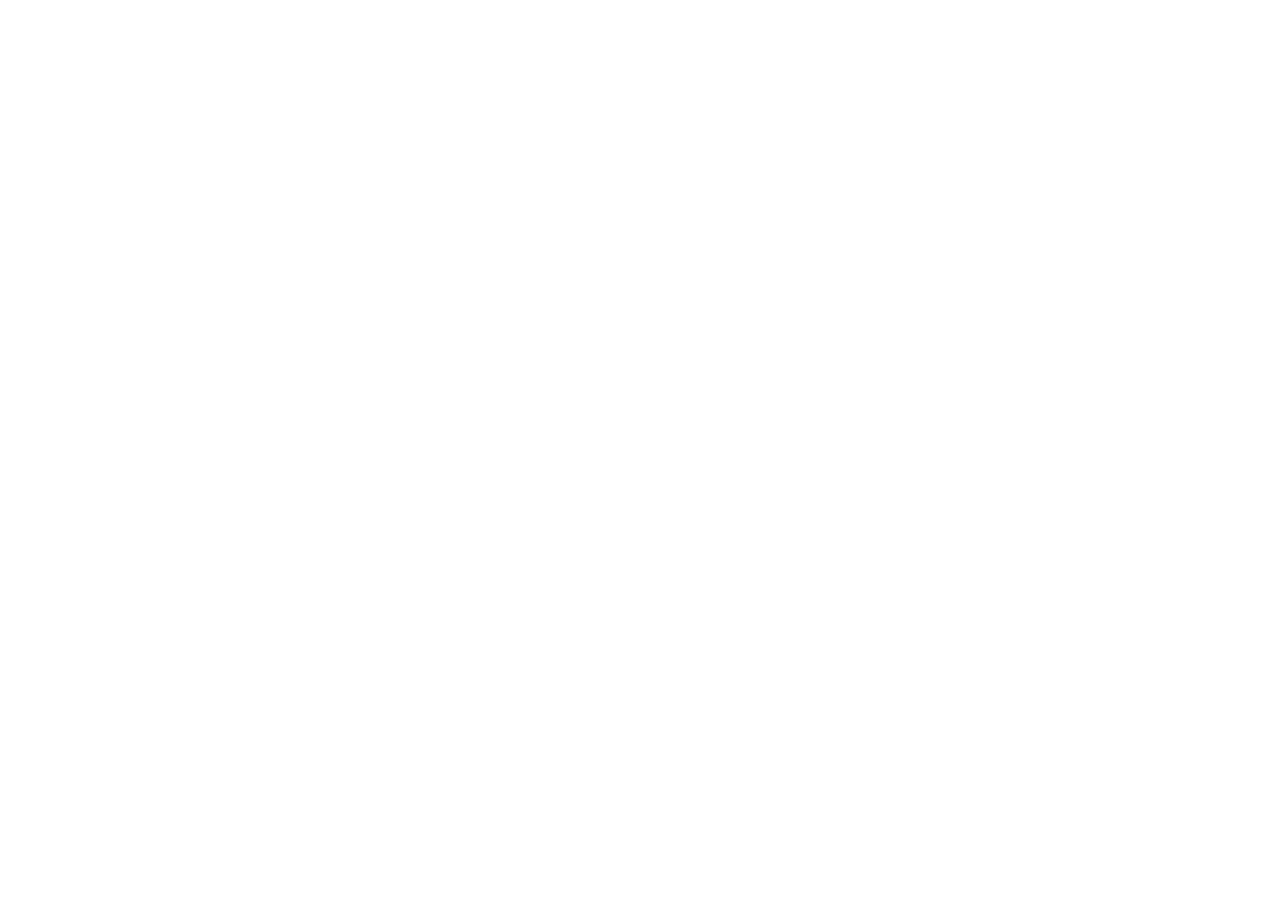
==== index.html @ be7db8be "html page setup" ====
<!doctype html>

<html lang="en">
   
   
    <head>
       
       
        <!-- META -->
        <meta charset="utf-8">
        <meta name="robots" content="noodp">
        <meta name="viewport" content="width=device-width, initial-scale=1, maximum-scale=1, user-scalable=no">
       
        <!-- PAGE TITLE -->
        <title>Ethan - Identity</title>
       
        <!-- FAVICON -->
        <link rel="shortcut icon" href="assets/img/favicon.png">
       
        <!-- FONTS -->
        <link href="https://fonts.googleapis.com/css?family=Poppins:300,400,500,600,700&amp;subset=latin-ext" rel="stylesheet">
       
        <!-- STYLESHEETS -->
        <link rel="stylesheet" type="text/css" href="assets/css/plugins.css">
        <link rel="stylesheet" type="text/css" href="assets/css/main.css">
        
        
    </head>

    <body>


    </body>

</html>
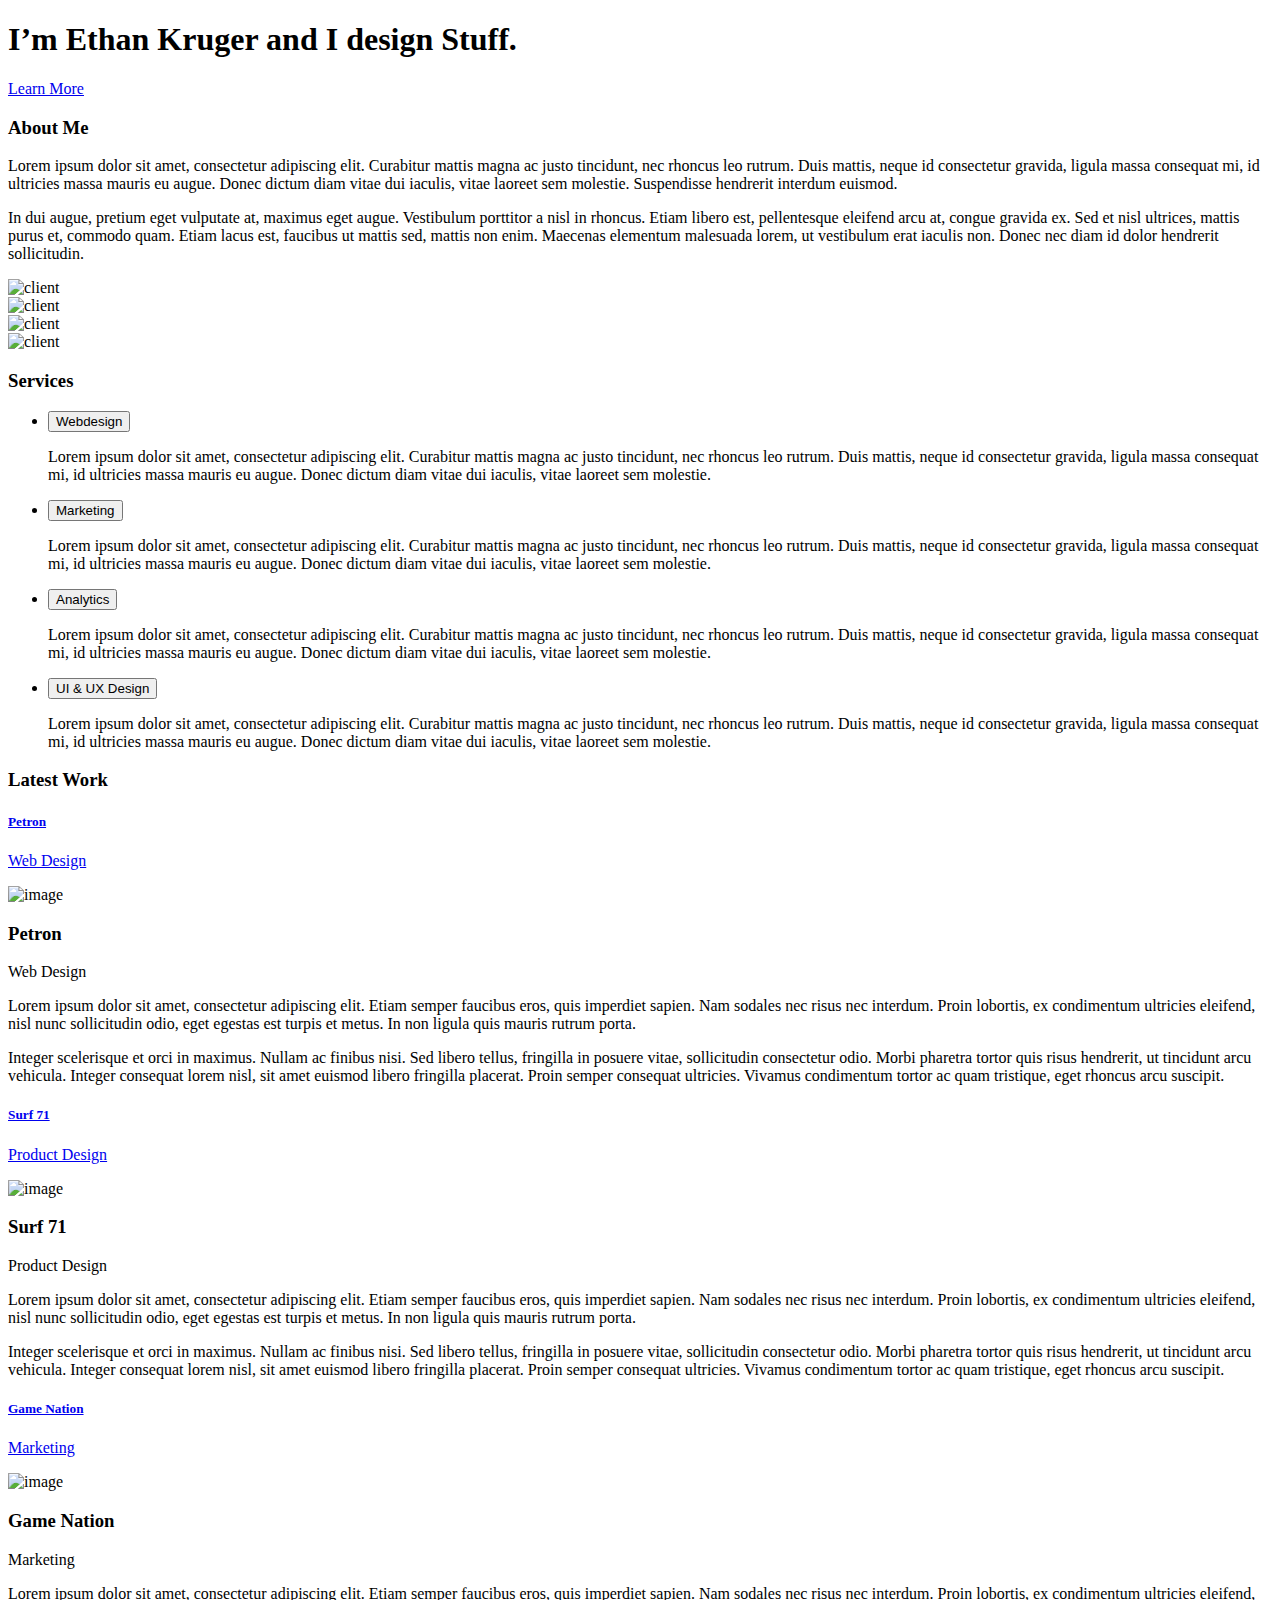
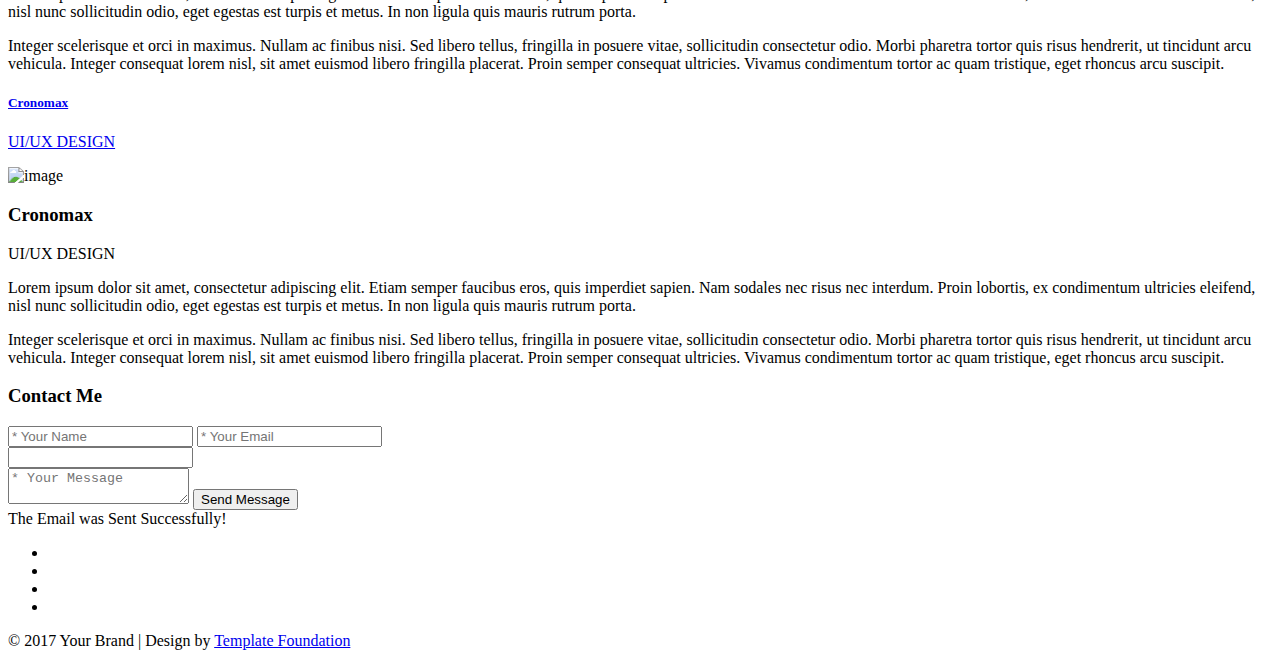
==== commit cc478c3f: "adding more to html and linking scripts/bootstrap" ====
--- a/index.html
+++ b/index.html
@@ -28,7 +28,533 @@
     </head>
 
     <body>
-
+         <!-- PRELOADER -->
+         <div class="preloader">
+           
+            <div class="spinner"></div>
+            
+        </div>
+        <!-- /PRELOADER -->
+    
+        
+        <!-- IMAGE CONTAINER -->
+        <div class="image-container">
+           
+            <div class="background-img"></div>
+
+        </div>
+
+         <!-- CONTENT AREA -->
+         <div class="content-area">
+
+
+            <!-- CONTENT AREA INNER --> 
+            <div class="content-area-inner">
+
+
+                <!-- INTRO -->
+                <section id="intro">
+
+
+                    <!-- CONTAINER MID -->
+                    <div class="container-mid">
+
+                       
+                        <!-- ANIMATION CONTAINER -->
+                        <div class="animation-container animation-fade-right" data-animation-delay="0">
+                        
+                            <h1>I’m Ethan Kruger and I design Stuff.</h1>
+                        
+                        </div>
+                        <!-- /ANIMATION CONTAINER -->
+                        
+                        
+                        <!-- ANIMATION CONTAINER -->
+                        <div class="animation-container animation-fade-right" data-animation-delay="200">
+                           
+                            <a href="#about" class="smooth-scroll">Learn More<div class="circle"><i class="fa fa-angle-down" aria-hidden="true"></i><i class="fa fa-angle-down" aria-hidden="true"></i></div></a>
+                            
+                        </div>
+                        <!-- /ANIMATION CONTAINER -->
+
+
+                    </div>
+                    <!-- /CONTAINER MID -->
+
+
+                </section>
+                <!-- /INTRO -->
+
+
+                <!-- ABOUT -->
+                <section id="about">
+
+
+                    <h3 class="headline scroll-animated">About Me</h3>
+                    
+                    <p class="scroll-animated">Lorem ipsum dolor sit amet, consectetur adipiscing elit. Curabitur mattis magna ac justo tincidunt, nec rhoncus leo rutrum. Duis mattis, neque id consectetur gravida, ligula massa consequat mi, id ultricies massa mauris eu augue. Donec dictum diam vitae dui iaculis, vitae laoreet sem molestie. Suspendisse hendrerit interdum euismod.</p>
+
+                    <p class="scroll-animated">In dui augue, pretium eget vulputate at, maximus eget augue. Vestibulum porttitor a nisl in rhoncus. Etiam libero est, pellentesque eleifend arcu at, congue gravida ex. Sed et nisl ultrices, mattis purus et, commodo quam. Etiam lacus est, faucibus ut mattis sed, mattis non enim. Maecenas elementum malesuada lorem, ut vestibulum erat iaculis non. Donec nec diam id dolor hendrerit sollicitudin.</p>
+                    
+                    
+                    <!-- CLIENTS -->
+                    <div class="row clients scroll-animated">
+                        
+                        
+                        <div class="col-md-3 col-xs-6"><img class="img-responsive" src="assets/img/clients/client-1.png" alt="client"></div>
+                        <div class="col-md-3 col-xs-6"><img class="img-responsive" src="assets/img/clients/client-2.png" alt="client"></div>
+                        <div class="col-md-3 col-xs-6"><img class="img-responsive" src="assets/img/clients/client-3.png" alt="client"></div>
+                        <div class="col-md-3 col-xs-6"><img class="img-responsive" src="assets/img/clients/client-4.png" alt="client"></div>
+                        
+                        
+                    </div>
+                    <!-- /CLIENTS -->
+
+
+                </section>
+                <!-- /ABOUT -->
+                
+                
+                <!-- SERVICE -->
+                <section id="service">
+
+
+                    <h3 class="headline scroll-animated">Services</h3>
+                    
+                    
+                    <!-- SERVICE LIST -->
+                    <ul class="services-list">
+                       
+                       
+                        <!-- SERVICE ITEM -->
+                        <li class="service-item scroll-animated">
+                           
+                           
+                            <button class="btn btn-primary collapsed" type="button" data-toggle="collapse" data-target="#collapse-item-1" aria-expanded="false">Webdesign</button>
+                            
+                            
+                            <!-- COLLAPSE CONTENT -->
+                            <div class="collapse" id="collapse-item-1">
+                               
+                               
+                                <!-- COLLAPSE CONTENT INNER -->
+                                <div class="well">
+                                   
+                                    <p> Lorem ipsum dolor sit amet, consectetur adipiscing elit. Curabitur mattis magna ac justo tincidunt, nec rhoncus leo rutrum. Duis mattis, neque id consectetur gravida, ligula massa consequat mi, id ultricies massa mauris eu augue. Donec dictum diam vitae dui iaculis, vitae laoreet sem molestie.</p>
+                                    
+                                </div>
+                                <!-- /COLLAPSE CONTENT INNER -->
+                                
+                                
+                            </div>
+                            <!-- /COLLAPSE CONTENT -->
+                            
+                            
+                        </li>
+                        <!-- /SERVICE ITEM -->
+                        
+                        
+                        <!-- SERVICE ITEM -->
+                        <li class="service-item scroll-animated">
+                           
+                           
+                            <button class="btn btn-primary collapsed" type="button" data-toggle="collapse" data-target="#collapse-item-2" aria-expanded="false">Marketing</button>
+                            
+                            
+                            <!-- COLLAPSE CONTENT -->
+                            <div class="collapse" id="collapse-item-2">
+                               
+                               
+                                <!-- COLLAPSE CONTENT INNER -->
+                                <div class="well">
+                                   
+                                    <p> Lorem ipsum dolor sit amet, consectetur adipiscing elit. Curabitur mattis magna ac justo tincidunt, nec rhoncus leo rutrum. Duis mattis, neque id consectetur gravida, ligula massa consequat mi, id ultricies massa mauris eu augue. Donec dictum diam vitae dui iaculis, vitae laoreet sem molestie.</p>
+                                    
+                                </div>
+                                <!-- /COLLAPSE CONTENT INNER -->
+                                
+                                
+                            </div>
+                            <!-- /COLLAPSE CONTENT -->
+                            
+                            
+                        </li>
+                        <!-- /SERVICE ITEM -->
+                        
+                        
+                        <!-- SERVICE ITEM -->
+                        <li class="service-item scroll-animated">
+                           
+                           
+                            <button class="btn btn-primary collapsed" type="button" data-toggle="collapse" data-target="#collapse-item-3" aria-expanded="false">Analytics</button>
+                            
+                            
+                            <!-- COLLAPSE CONTENT -->
+                            <div class="collapse" id="collapse-item-3">
+                               
+                               
+                                <!-- COLLAPSE CONTENT INNER -->
+                                <div class="well">
+                                   
+                                    <p> Lorem ipsum dolor sit amet, consectetur adipiscing elit. Curabitur mattis magna ac justo tincidunt, nec rhoncus leo rutrum. Duis mattis, neque id consectetur gravida, ligula massa consequat mi, id ultricies massa mauris eu augue. Donec dictum diam vitae dui iaculis, vitae laoreet sem molestie.</p>
+                                    
+                                </div>
+                                <!-- /COLLAPSE CONTENT INNER -->
+                                
+                                
+                            </div>
+                            <!-- /COLLAPSE CONTENT -->
+                            
+                            
+                        </li>
+                        <!-- /SERVICE ITEM -->
+                        
+                        
+                        <!-- SERVICE ITEM -->
+                        <li class="service-item scroll-animated">
+                           
+                           
+                            <button class="btn btn-primary collapsed" type="button" data-toggle="collapse" data-target="#collapse-item-4" aria-expanded="false">UI &amp; UX Design</button>
+                            
+                            
+                            <!-- COLLAPSE CONTENT -->
+                            <div class="collapse" id="collapse-item-4">
+                               
+                               
+                                <!-- COLLAPSE CONTENT INNER -->
+                                <div class="well">
+                                   
+                                    <p> Lorem ipsum dolor sit amet, consectetur adipiscing elit. Curabitur mattis magna ac justo tincidunt, nec rhoncus leo rutrum. Duis mattis, neque id consectetur gravida, ligula massa consequat mi, id ultricies massa mauris eu augue. Donec dictum diam vitae dui iaculis, vitae laoreet sem molestie.</p>
+                                    
+                                </div>
+                                <!-- /COLLAPSE CONTENT INNER -->
+                                
+                                
+                            </div>
+                            <!-- /COLLAPSE CONTENT -->
+                            
+                            
+                        </li>
+                        <!-- /SERVICE ITEM -->
+                        
+                        
+                    </ul>
+                    <!-- /SERVICE LIST -->
+
+
+                </section>
+                <!-- /SERVICE -->
+                
+                
+                <!-- WORK -->
+                <section id="work">
+
+
+                    <h3 class="headline scroll-animated">Latest Work</h3>
+                    
+                    
+                    <!-- SHOWCASE -->
+                    <div class="showcase">
+                       
+                       
+                        <!-- ITEM -->
+                        <div class="item scroll-animated">
+                          
+                          
+                            <!-- LIGHTBOX LINK -->
+                            <a href="#" data-featherlight="#item-1-lightbox">
+                            
+                            
+                                <!-- INFO -->
+                                <div class="info">
+
+
+                                    <!-- CONTAINER MID -->
+                                    <div class="container-mid">
+
+                                        <h5>Petron</h5>
+                                        <p>Web Design</p>
+
+                                    </div>
+                                    <!-- /CONTAINER MID -->
+
+
+                                </div>
+                                <!-- /INFO -->
+
+
+                                <div class="background-image" style="background-image: url(assets/img/work/item-1.jpg)"></div>
+
+                           
+                            </a>
+                            <!-- /LIGHTBOX LINK -->
+                            
+                            
+                            <!-- LIGHTBOX -->
+                            <div id="item-1-lightbox" class="work-lightbox">
+                               
+                               
+                                <img class="img-responsive" src="assets/img/work/item-1.jpg" alt="image">
+                                
+                                <h3>Petron</h3>
+                                <p class="subline">Web Design</p>
+                                
+                                <p>Lorem ipsum dolor sit amet, consectetur adipiscing elit. Etiam semper faucibus eros, quis imperdiet sapien. Nam sodales nec risus nec interdum. Proin lobortis, ex condimentum ultricies eleifend, nisl nunc sollicitudin odio, eget egestas est turpis et metus. In non ligula quis mauris rutrum porta.</p>
+                                
+                                <p>Integer scelerisque et orci in maximus. Nullam ac finibus nisi. Sed libero tellus, fringilla in posuere vitae, sollicitudin consectetur odio. Morbi pharetra tortor quis risus hendrerit, ut tincidunt arcu vehicula. Integer consequat lorem nisl, sit amet euismod libero fringilla placerat. Proin semper consequat ultricies. Vivamus condimentum tortor ac quam tristique, eget rhoncus arcu suscipit.</p>
+                                
+                                
+                            </div>
+                            <!-- /LIGHTBOX -->
+                            
+                            
+                        </div>
+                        <!-- /ITEM -->
+                        
+                        
+                        <!-- ITEM -->
+                        <div class="item scroll-animated">
+                          
+                          
+                            <!-- LIGHTBOX LINK -->
+                            <a href="#" data-featherlight="#item-2-lightbox">
+                            
+                            
+                                <!-- INFO -->
+                                <div class="info">
+
+
+                                    <!-- CONTAINER MID -->
+                                    <div class="container-mid">
+
+                                        <h5>Surf 71</h5>
+                                        <p>Product Design</p>
+
+                                    </div>
+                                    <!-- /CONTAINER MID -->
+
+
+                                </div>
+                                <!-- /INFO -->
+
+
+                                <div class="background-image" style="background-image: url(assets/img/work/item-2.jpg)"></div>
+
+                           
+                            </a>
+                            <!-- /LIGHTBOX LINK -->
+                            
+                            
+                            <!-- LIGHTBOX -->
+                            <div id="item-2-lightbox" class="work-lightbox">
+                               
+                               
+                                <img class="img-responsive" src="assets/img/work/item-2.jpg" alt="image">
+                                
+                                <h3>Surf 71</h3>
+                                <p class="subline">Product Design</p>
+                                
+                                <p>Lorem ipsum dolor sit amet, consectetur adipiscing elit. Etiam semper faucibus eros, quis imperdiet sapien. Nam sodales nec risus nec interdum. Proin lobortis, ex condimentum ultricies eleifend, nisl nunc sollicitudin odio, eget egestas est turpis et metus. In non ligula quis mauris rutrum porta.</p>
+                                
+                                <p>Integer scelerisque et orci in maximus. Nullam ac finibus nisi. Sed libero tellus, fringilla in posuere vitae, sollicitudin consectetur odio. Morbi pharetra tortor quis risus hendrerit, ut tincidunt arcu vehicula. Integer consequat lorem nisl, sit amet euismod libero fringilla placerat. Proin semper consequat ultricies. Vivamus condimentum tortor ac quam tristique, eget rhoncus arcu suscipit.</p>
+                                
+                                
+                            </div>
+                            <!-- /LIGHTBOX -->
+                            
+                            
+                        </div>
+                        <!-- /ITEM -->
+                        
+                        
+                        <!-- ITEM -->
+                        <div class="item scroll-animated">
+                          
+                          
+                            <!-- LIGHTBOX LINK -->
+                            <a href="#" data-featherlight="#item-3-lightbox">
+                            
+                            
+                                <!-- INFO -->
+                                <div class="info">
+
+
+                                    <!-- CONTAINER MID -->
+                                    <div class="container-mid">
+
+                                        <h5>Game Nation</h5>
+                                        <p>Marketing</p>
+
+                                    </div>
+                                    <!-- /CONTAINER MID -->
+
+
+                                </div>
+                                <!-- /INFO -->
+
+
+                                <div class="background-image" style="background-image: url(assets/img/work/item-3.jpg)"></div>
+
+                           
+                            </a>
+                            <!-- /LIGHTBOX LINK -->
+                            
+                            
+                            <!-- LIGHTBOX -->
+                            <div id="item-3-lightbox" class="work-lightbox">
+                               
+                               
+                                <img class="img-responsive" src="assets/img/work/item-3.jpg" alt="image">
+                                
+                                <h3>Game Nation</h3>
+                                <p class="subline">Marketing</p>
+                                
+                                <p>Lorem ipsum dolor sit amet, consectetur adipiscing elit. Etiam semper faucibus eros, quis imperdiet sapien. Nam sodales nec risus nec interdum. Proin lobortis, ex condimentum ultricies eleifend, nisl nunc sollicitudin odio, eget egestas est turpis et metus. In non ligula quis mauris rutrum porta.</p>
+                                
+                                <p>Integer scelerisque et orci in maximus. Nullam ac finibus nisi. Sed libero tellus, fringilla in posuere vitae, sollicitudin consectetur odio. Morbi pharetra tortor quis risus hendrerit, ut tincidunt arcu vehicula. Integer consequat lorem nisl, sit amet euismod libero fringilla placerat. Proin semper consequat ultricies. Vivamus condimentum tortor ac quam tristique, eget rhoncus arcu suscipit.</p>
+                                
+                                
+                            </div>
+                            <!-- /LIGHTBOX -->
+                            
+                            
+                        </div>
+                        <!-- /ITEM -->
+                        
+                        
+                        <!-- ITEM -->
+                        <div class="item scroll-animated">
+                          
+                          
+                            <!-- LIGHTBOX LINK -->
+                            <a href="#" data-featherlight="#item-4-lightbox">
+                            
+                            
+                                <!-- INFO -->
+                                <div class="info">
+
+
+                                    <!-- CONTAINER MID -->
+                                    <div class="container-mid">
+
+                                        <h5>Cronomax</h5>
+                                        <p>UI/UX DESIGN</p>
+
+                                    </div>
+                                    <!-- /CONTAINER MID -->
+
+
+                                </div>
+                                <!-- /INFO -->
+
+
+                                <div class="background-image" style="background-image: url(assets/img/work/item-4.jpg)"></div>
+
+                           
+                            </a>
+                            <!-- /LIGHTBOX LINK -->
+                            
+                            
+                            <!-- LIGHTBOX -->
+                            <div id="item-4-lightbox" class="work-lightbox">
+                               
+                               
+                                <img class="img-responsive" src="assets/img/work/item-4.jpg" alt="image">
+                                
+                                <h3>Cronomax</h3>
+                                <p class="subline">UI/UX DESIGN</p>
+                                
+                                <p>Lorem ipsum dolor sit amet, consectetur adipiscing elit. Etiam semper faucibus eros, quis imperdiet sapien. Nam sodales nec risus nec interdum. Proin lobortis, ex condimentum ultricies eleifend, nisl nunc sollicitudin odio, eget egestas est turpis et metus. In non ligula quis mauris rutrum porta.</p>
+                                
+                                <p>Integer scelerisque et orci in maximus. Nullam ac finibus nisi. Sed libero tellus, fringilla in posuere vitae, sollicitudin consectetur odio. Morbi pharetra tortor quis risus hendrerit, ut tincidunt arcu vehicula. Integer consequat lorem nisl, sit amet euismod libero fringilla placerat. Proin semper consequat ultricies. Vivamus condimentum tortor ac quam tristique, eget rhoncus arcu suscipit.</p>
+                                
+                                
+                            </div>
+                            <!-- /LIGHTBOX -->
+                            
+                            
+                        </div>
+                        <!-- /ITEM -->
+                        
+                        
+                    </div>
+                    <!-- /SHOWCASE -->
+
+
+                </section>
+                <!-- /WORK -->
+                
+                
+                <!-- CONTACT -->
+                <section id="contact">
+
+
+                    <h3 class="headline scroll-animated">Contact Me</h3>
+                    
+                    
+                    <!-- CONTACT FORM --> 
+                    <form id="contact-form" action="assets/php/contact.php" method="post">
+
+                       
+                        <input id="contact-form-name" type="text" name="name" class="form-control scroll-animated" placeholder="* Your Name">
+                        
+                        <input id="contact-form-email" type="text" name="email" class="form-control scroll-animated" placeholder="* Your Email">
+                        
+                        <!-- PHANTOM ELEMENT ( HONEYPOT CAPTCHA FOR SECURITY ) -->
+                        <div class="fhp-input"><input id="contact-form-company" type="text" name="company" class="form-control"></div>
+                        <!-- /PHANTOM ELEMENT ( HONEYPOT CAPTCHA FOR SECURITY ) -->
+                        
+                        <textarea id="contact-form-message" name="message" class="form-control scroll-animated" placeholder="* Your Message"></textarea>
+                        
+                        <button type="submit" class="form-control scroll-animated">Send Message<div class="circle"><i class="fa fa-angle-right" aria-hidden="true"></i><i class="fa fa-angle-right" aria-hidden="true"></i></div></button>
+                        
+                        <div class="success-message"><i class="fa fa-check" aria-hidden="true"></i>The Email was Sent Successfully!</div>
+
+                   
+                    </form>
+                    <!-- /CONTACT FORM --> 
+
+
+                </section>
+                <!-- /CONTACT -->
+                
+                
+                <!-- FOOTER -->
+                <section id="footer">
+                
+                   
+                    <!-- SOCIAL ICONS -->
+                    <ul class="social-icons scroll-animated">
+                       
+                       
+                        <li><a href="#"><i class="fa fa-facebook" aria-hidden="true"></i><i class="fa fa-facebook" aria-hidden="true"></i></a></li>
+                        <li><a href="#"><i class="fa fa-twitter" aria-hidden="true"></i><i class="fa fa-twitter" aria-hidden="true"></i></a></li>
+                        <li><a href="#"><i class="fa fa-google-plus" aria-hidden="true"></i><i class="fa fa-google-plus" aria-hidden="true"></i></a></li>
+                        <li><a href="#"><i class="fa fa-linkedin" aria-hidden="true"></i><i class="fa fa-linkedin" aria-hidden="true"></i></a></li>
+                        
+                        
+                    </ul>
+                    <!-- /SOCIAL ICONS -->
+                    
+
+                    <p class="scroll-animated">© 2017 Your Brand | Design by <a href="https://templatefoundation.com">Template Foundation</a></p>
+
+
+                </section>
+                <!-- /FOOTER -->
+
+
+            </div>
+            <!-- /CONTENT AREA INNER -->
+
+
+        </div>
+        <!-- /CONTENT AREA -->
+        
+        
+        <!-- JAVASCRIPTS -->
+        <script type="text/javascript" src="assets/js/plugins.js"></script>
+        <script type="text/javascript" src="assets/js/main.js"></script>
 
     </body>
 
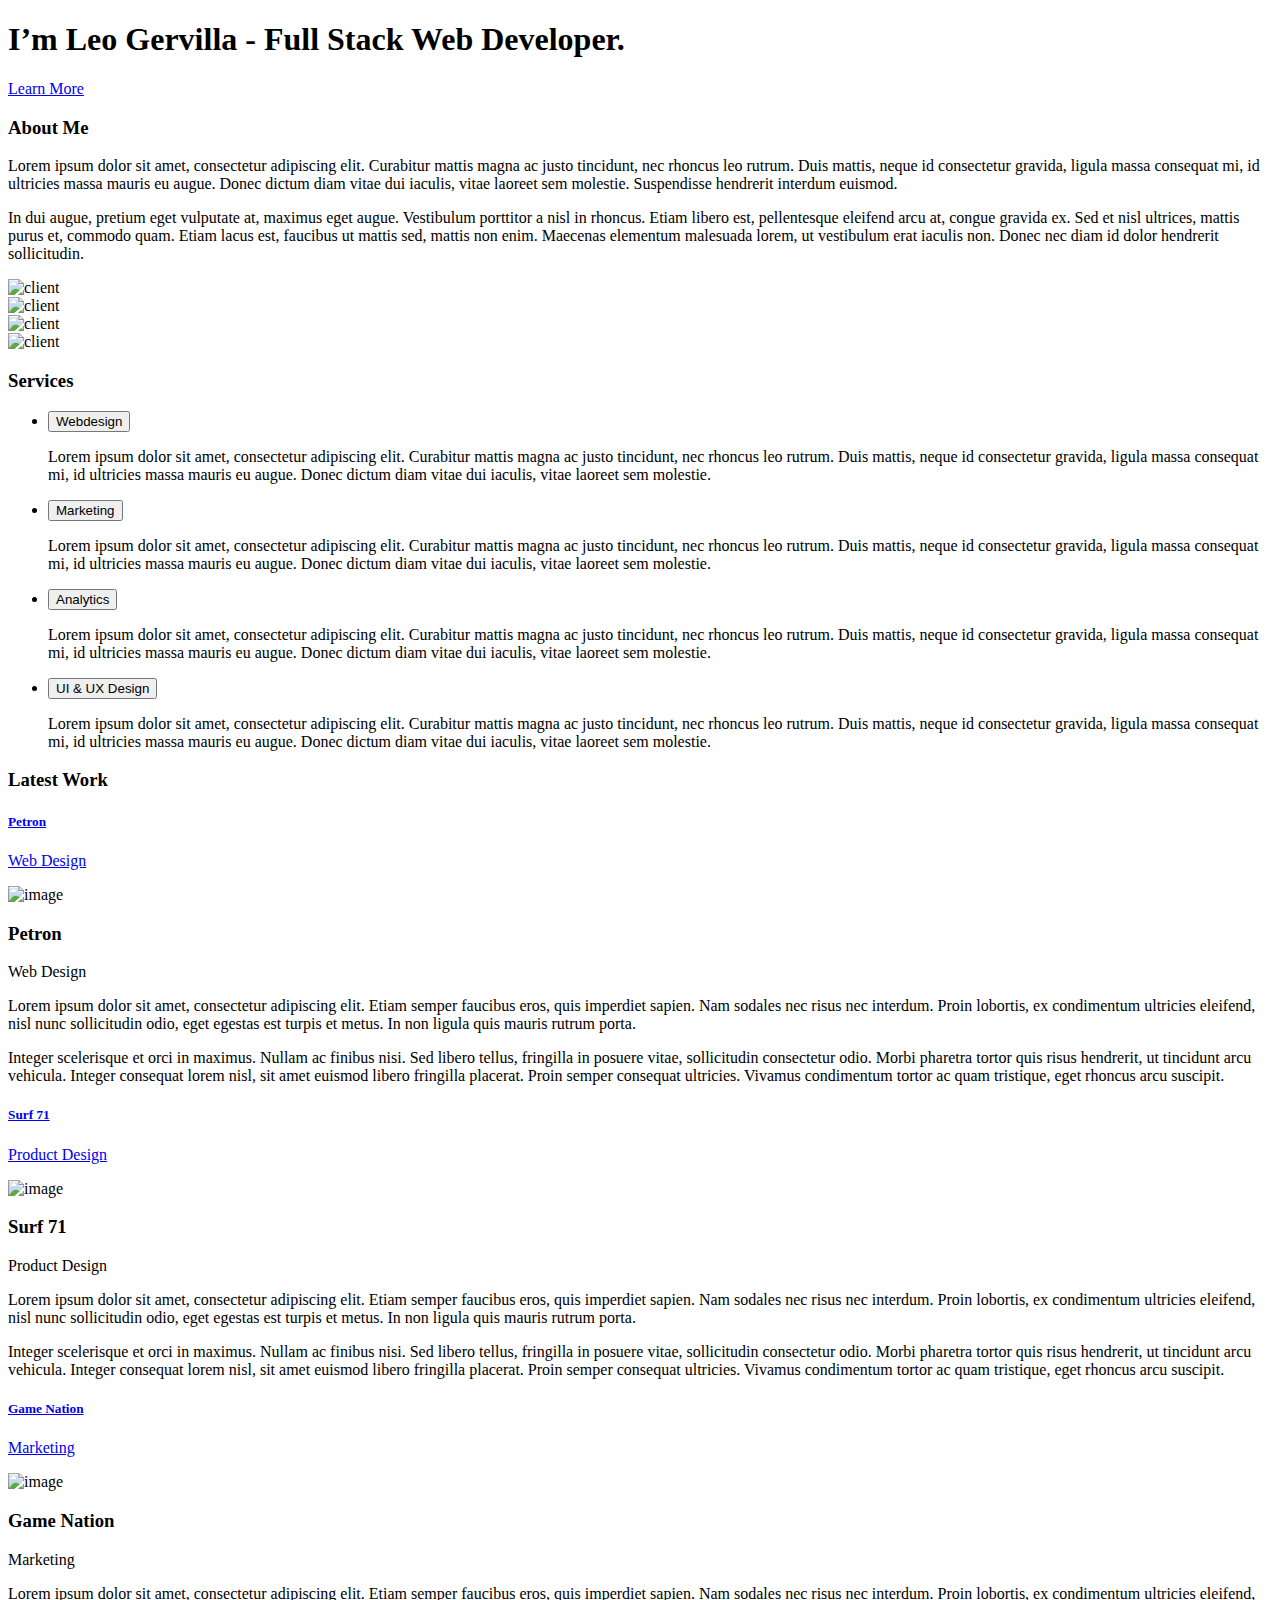
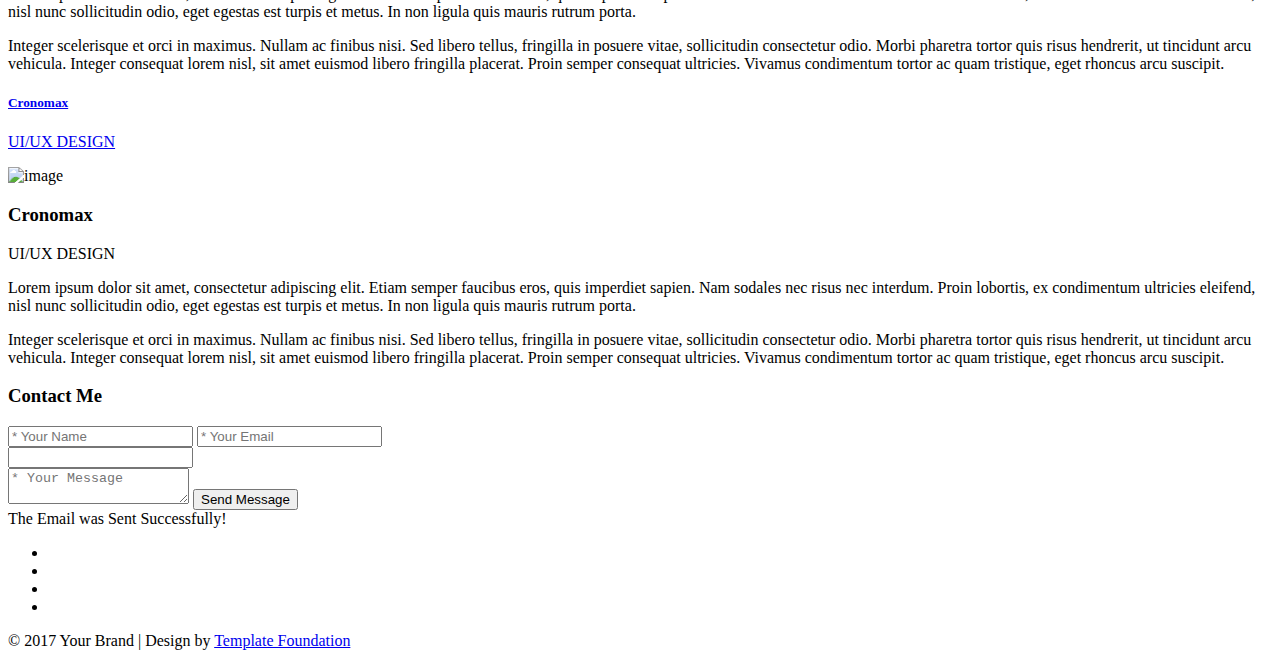
==== commit 49f0d9c7: "updating html" ====
--- a/index.html
+++ b/index.html
@@ -12,7 +12,7 @@
         <meta name="viewport" content="width=device-width, initial-scale=1, maximum-scale=1, user-scalable=no">
        
         <!-- PAGE TITLE -->
-        <title>Ethan - Identity</title>
+        <title>Leo's about me</title>
        
         <!-- FAVICON -->
         <link rel="shortcut icon" href="assets/img/favicon.png">
@@ -63,7 +63,7 @@
                         <!-- ANIMATION CONTAINER -->
                         <div class="animation-container animation-fade-right" data-animation-delay="0">
                         
-                            <h1>I’m Ethan Kruger and I design Stuff.</h1>
+                            <h1>I’m Leo Gervilla - Full Stack Web Developer.</h1>
                         
                         </div>
                         <!-- /ANIMATION CONTAINER -->
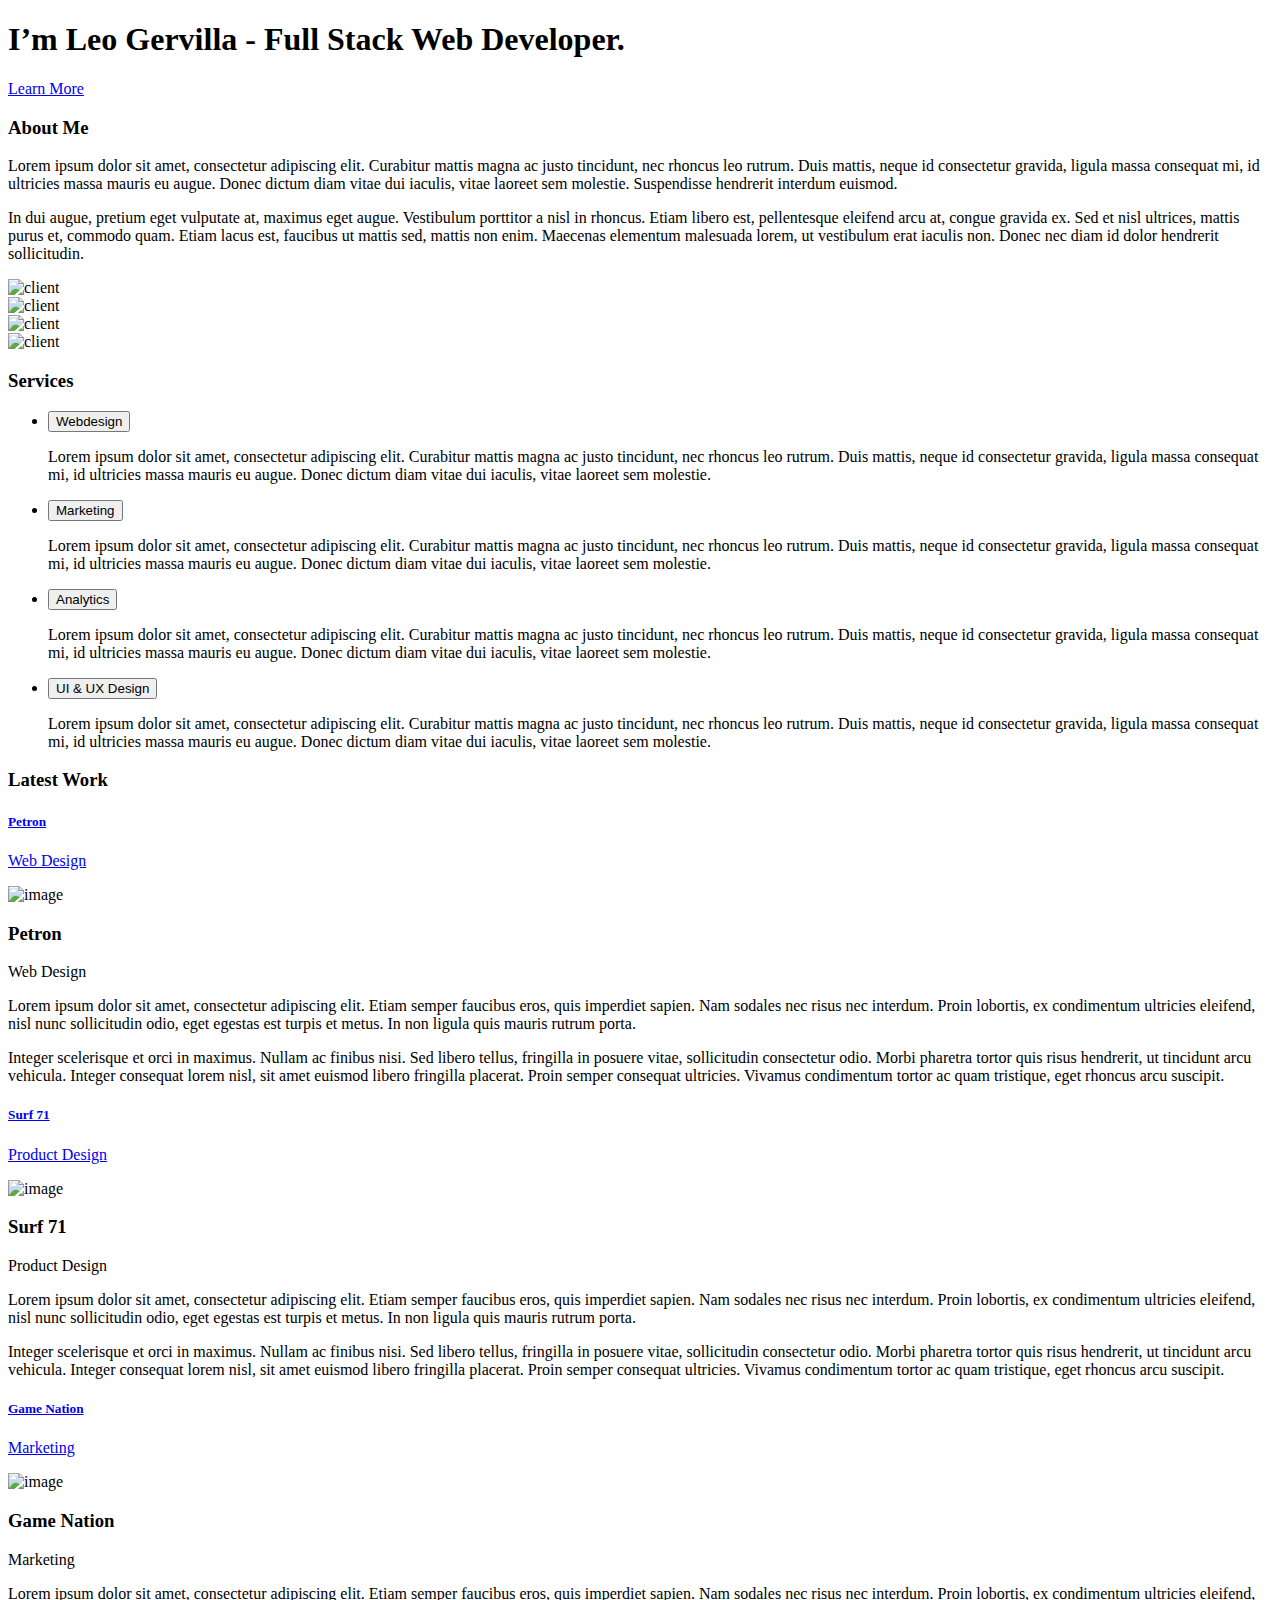
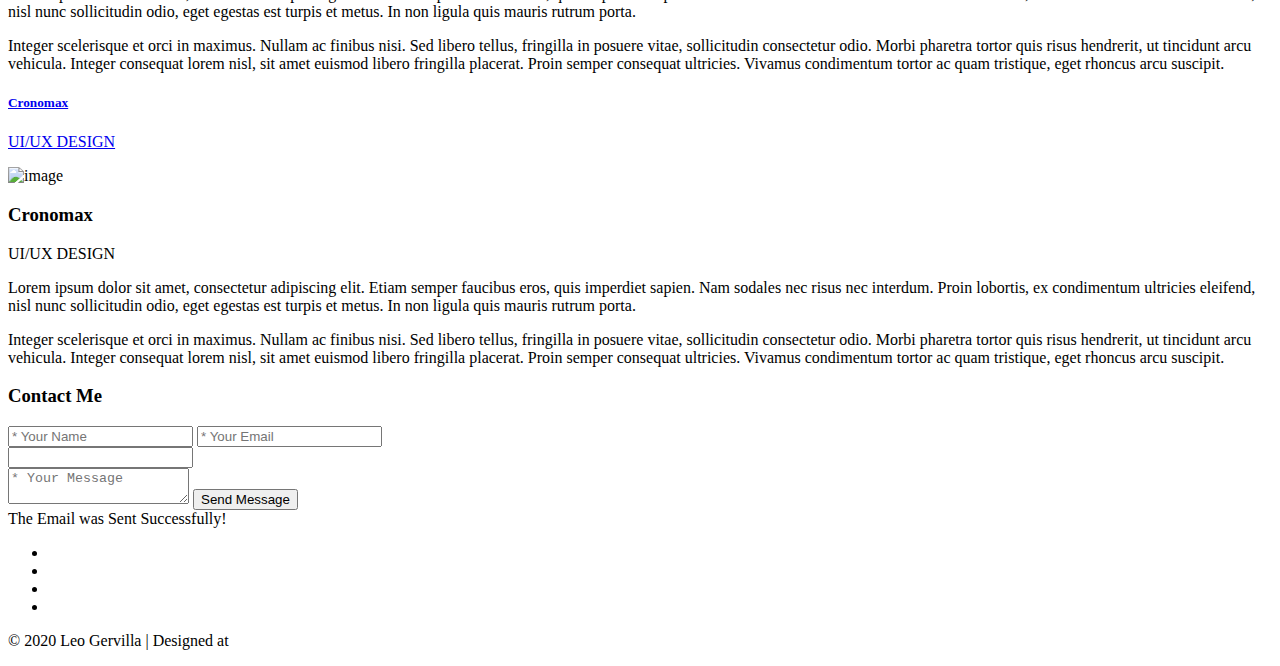
==== commit 903ce003: "code polishing and addition of jquery" ====
--- a/index.html
+++ b/index.html
@@ -537,7 +537,7 @@
                     <!-- /SOCIAL ICONS -->
                     
 
-                    <p class="scroll-animated">© 2017 Your Brand | Design by <a href="https://templatefoundation.com">Template Foundation</a></p>
+                    <p class="scroll-animated">© 2020 Leo Gervilla | Designed at <a href="https://github.com/Leoleo158/Updated-portfolio-2>Leo's Template</a></p>
 
 
                 </section>
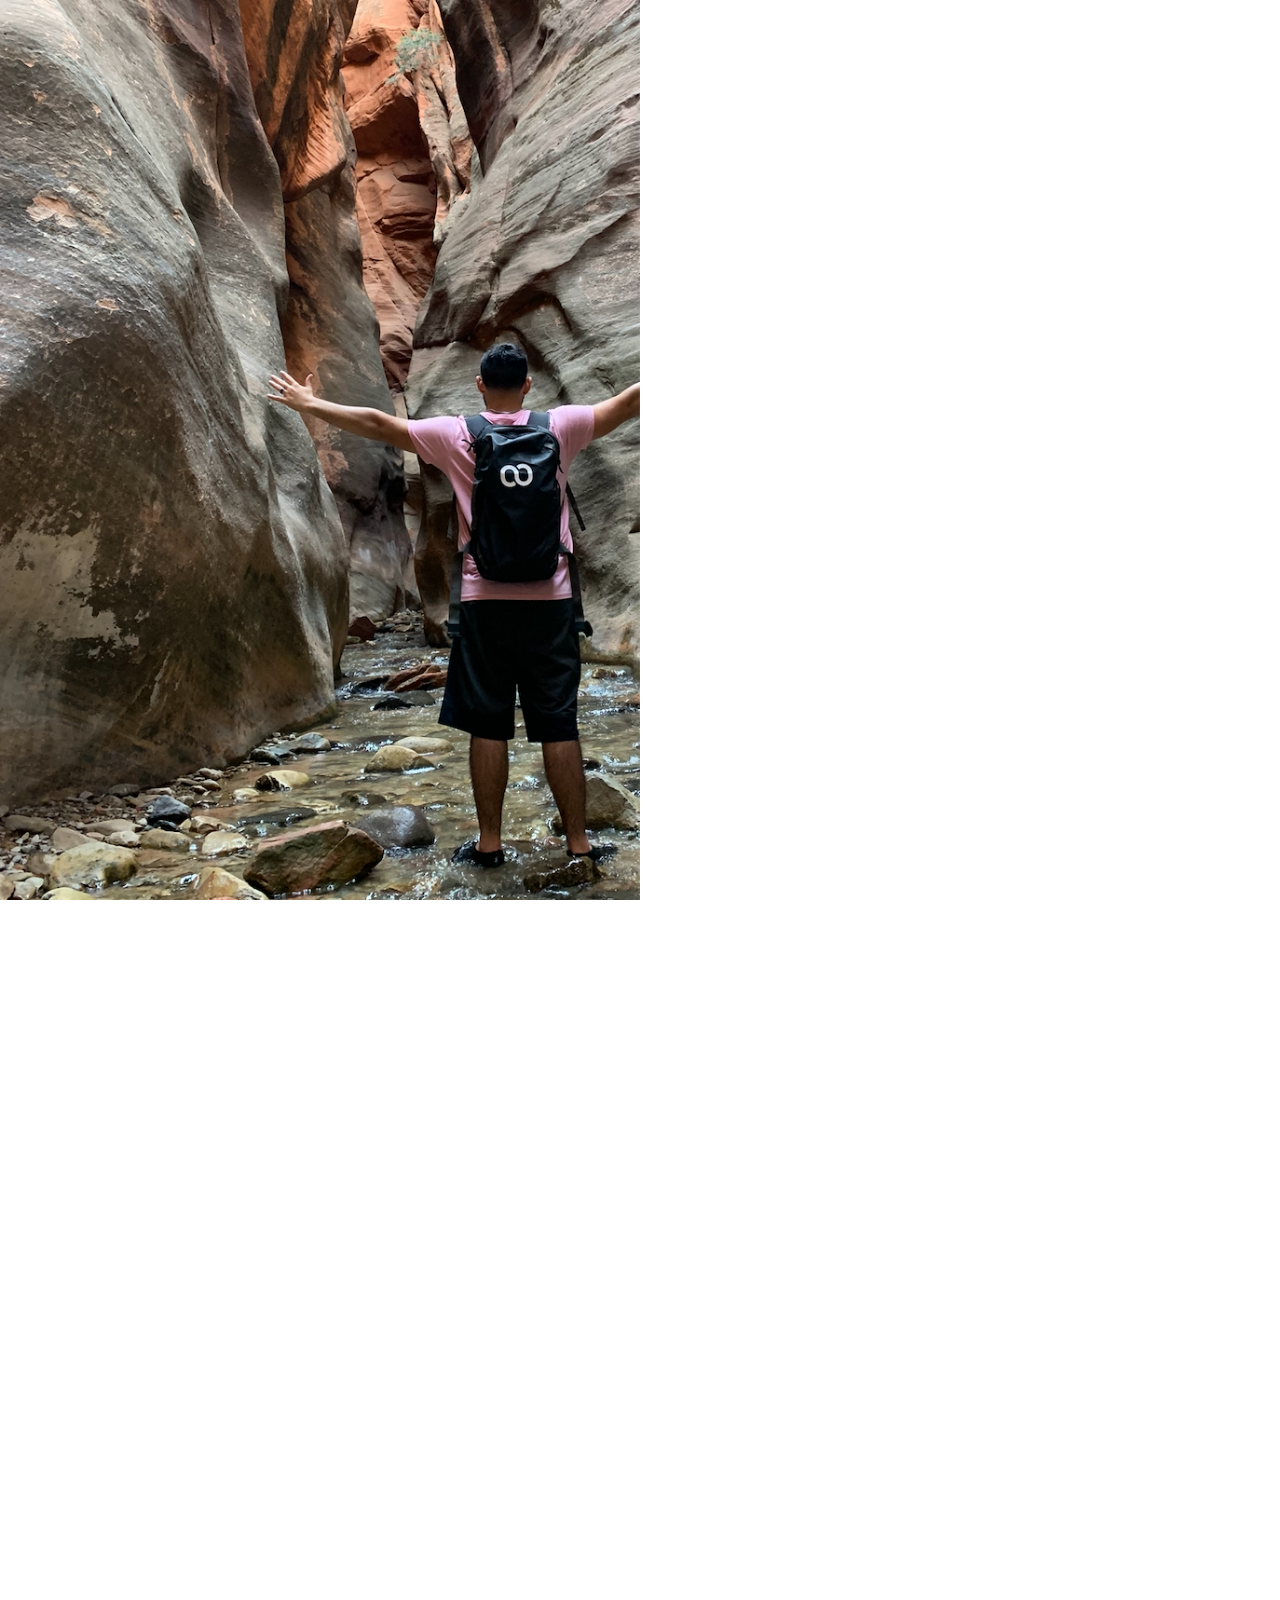
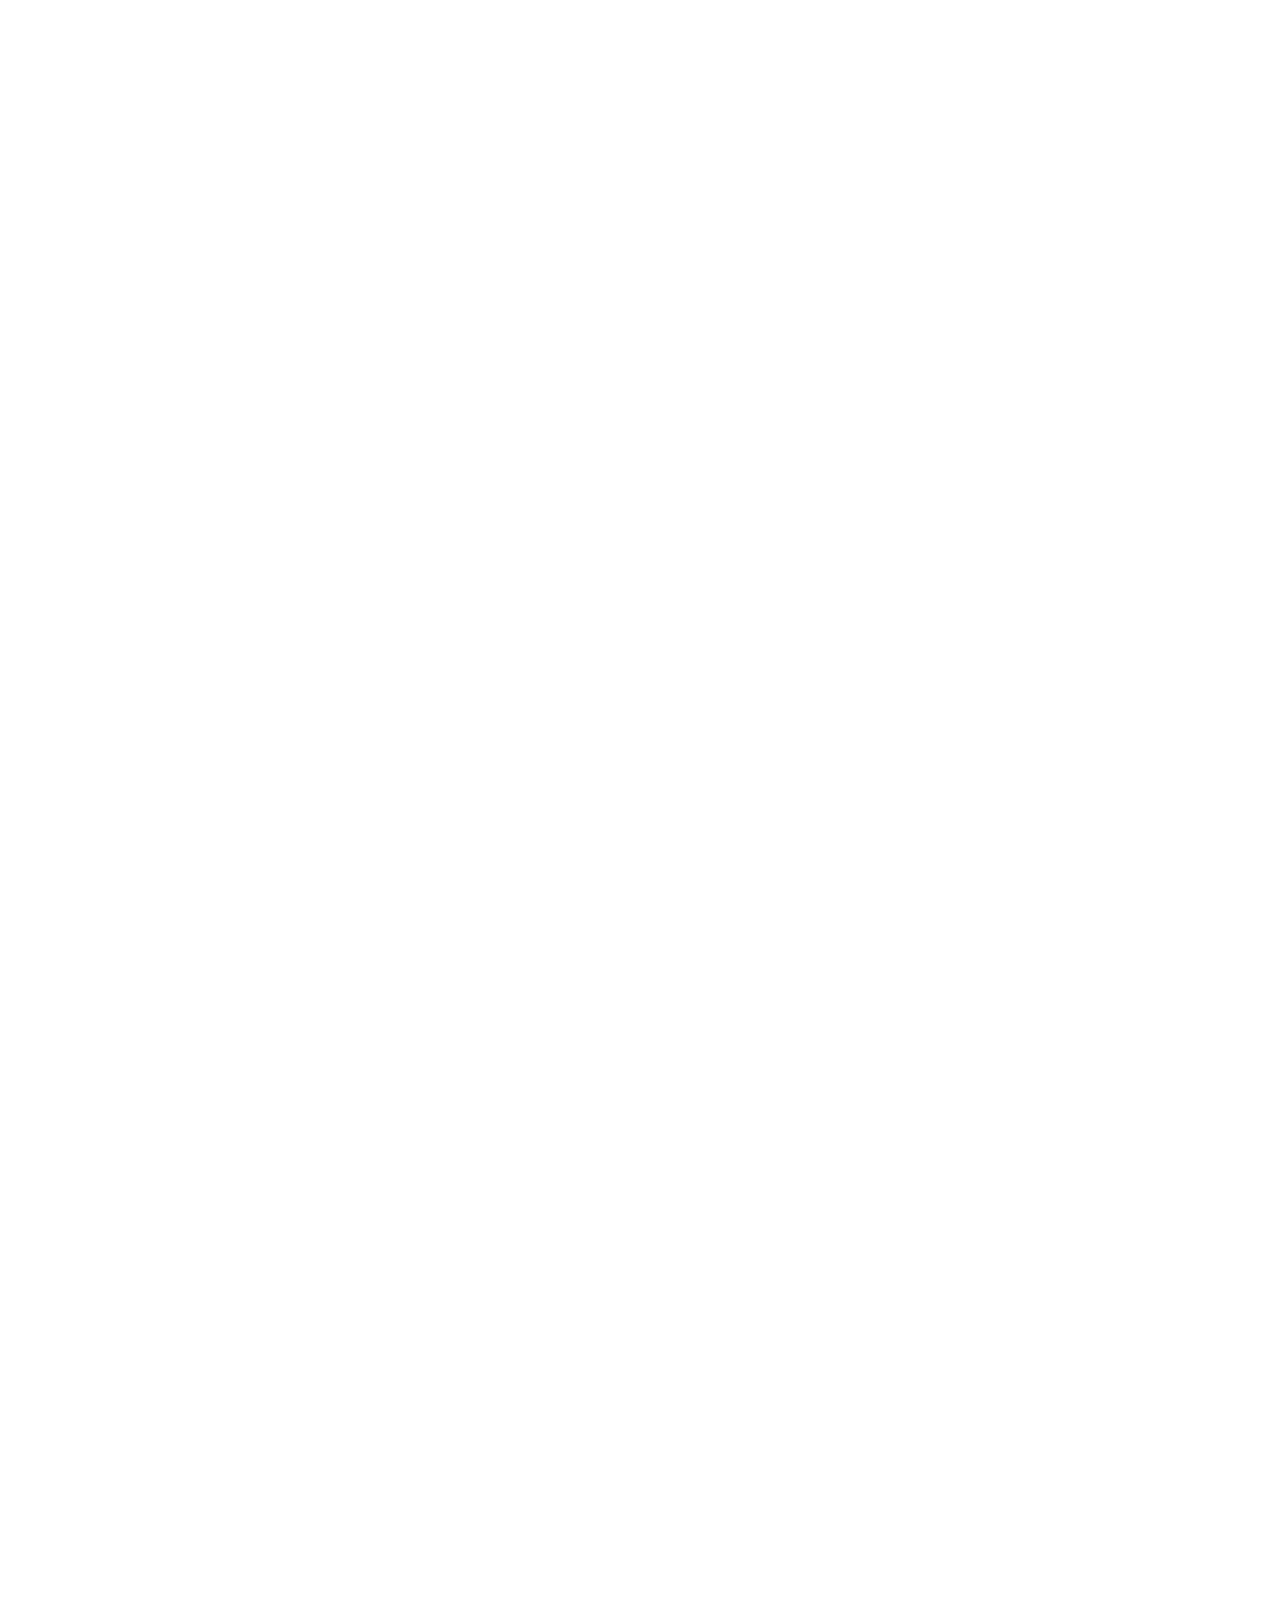
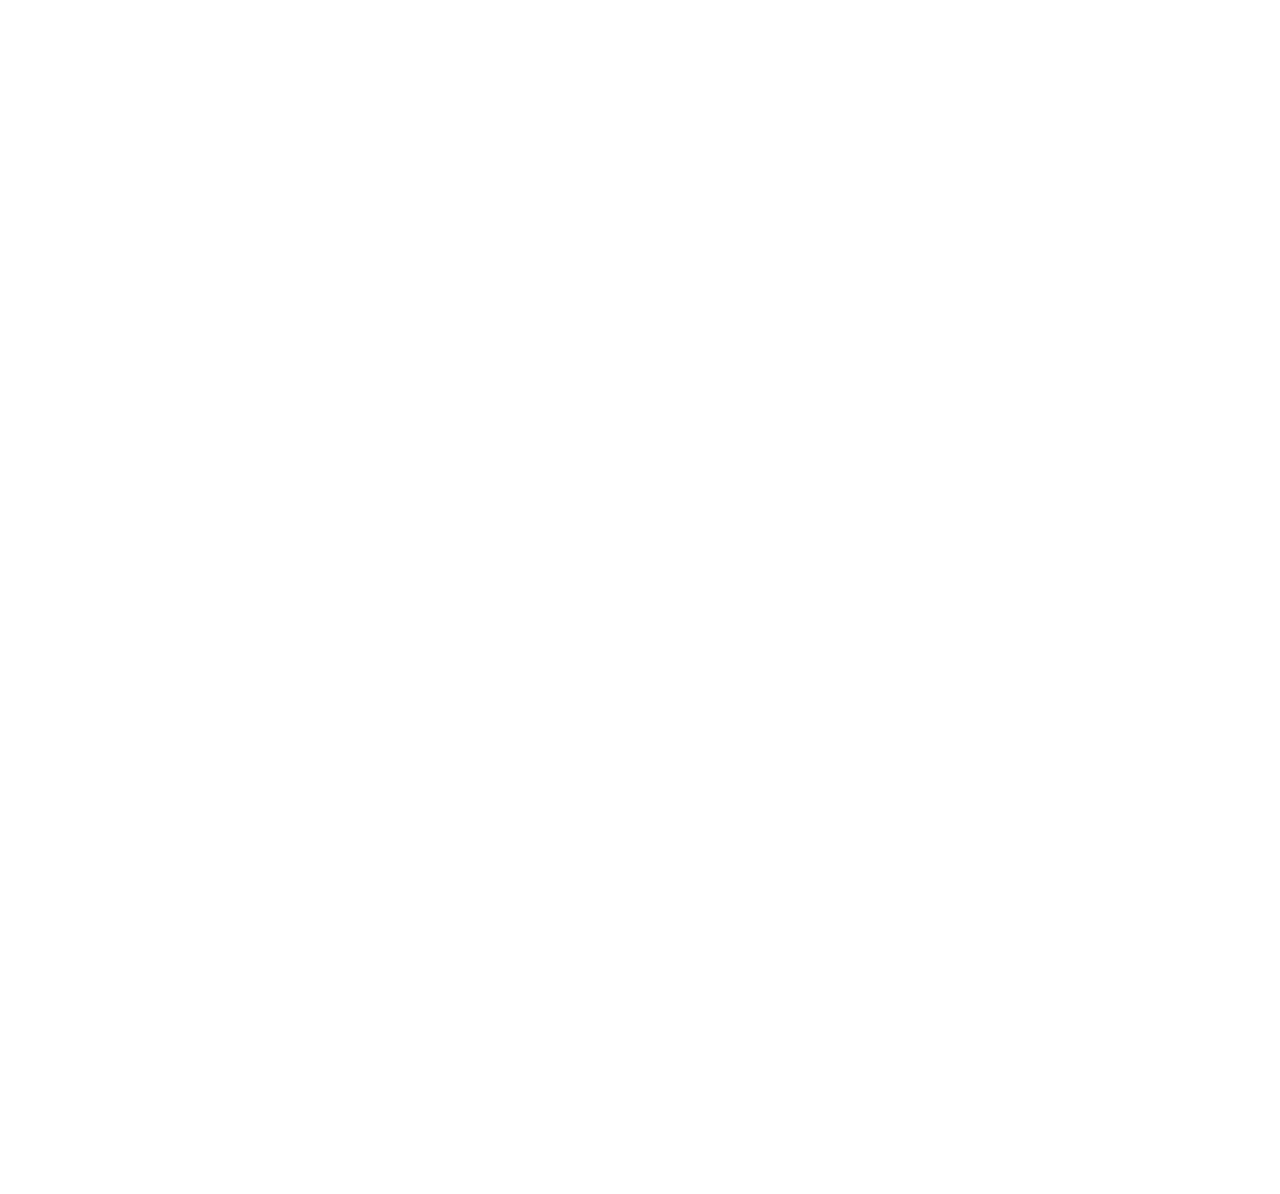
==== commit 33173e71: "final file structure" ====
--- a/index.html
+++ b/index.html
@@ -1,561 +1,454 @@
-<!doctype html>
-
-<html lang="en">
-   
-   
-    <head>
-       
-       
-        <!-- META -->
-        <meta charset="utf-8">
-        <meta name="robots" content="noodp">
-        <meta name="viewport" content="width=device-width, initial-scale=1, maximum-scale=1, user-scalable=no">
-       
-        <!-- PAGE TITLE -->
-        <title>Leo's about me</title>
-       
-        <!-- FAVICON -->
-        <link rel="shortcut icon" href="assets/img/favicon.png">
-       
-        <!-- FONTS -->
-        <link href="https://fonts.googleapis.com/css?family=Poppins:300,400,500,600,700&amp;subset=latin-ext" rel="stylesheet">
-       
-        <!-- STYLESHEETS -->
-        <link rel="stylesheet" type="text/css" href="assets/css/plugins.css">
-        <link rel="stylesheet" type="text/css" href="assets/css/main.css">
-        
-        
-    </head>
-
-    <body>
-         <!-- PRELOADER -->
-         <div class="preloader">
-           
-            <div class="spinner"></div>
-            
-        </div>
-        <!-- /PRELOADER -->
-    
-        
-        <!-- IMAGE CONTAINER -->
-        <div class="image-container">
-           
-            <div class="background-img"></div>
-
-        </div>
-
-         <!-- CONTENT AREA -->
-         <div class="content-area">
-
-
-            <!-- CONTENT AREA INNER --> 
-            <div class="content-area-inner">
-
-
-                <!-- INTRO -->
-                <section id="intro">
-
-
-                    <!-- CONTAINER MID -->
-                    <div class="container-mid">
-
-                       
-                        <!-- ANIMATION CONTAINER -->
-                        <div class="animation-container animation-fade-right" data-animation-delay="0">
-                        
-                            <h1>I’m Leo Gervilla - Full Stack Web Developer.</h1>
-                        
-                        </div>
-                        <!-- /ANIMATION CONTAINER -->
-                        
-                        
-                        <!-- ANIMATION CONTAINER -->
-                        <div class="animation-container animation-fade-right" data-animation-delay="200">
-                           
-                            <a href="#about" class="smooth-scroll">Learn More<div class="circle"><i class="fa fa-angle-down" aria-hidden="true"></i><i class="fa fa-angle-down" aria-hidden="true"></i></div></a>
-                            
-                        </div>
-                        <!-- /ANIMATION CONTAINER -->
-
-
-                    </div>
-                    <!-- /CONTAINER MID -->
-
-
-                </section>
-                <!-- /INTRO -->
-
-
-                <!-- ABOUT -->
-                <section id="about">
-
-
-                    <h3 class="headline scroll-animated">About Me</h3>
-                    
-                    <p class="scroll-animated">Lorem ipsum dolor sit amet, consectetur adipiscing elit. Curabitur mattis magna ac justo tincidunt, nec rhoncus leo rutrum. Duis mattis, neque id consectetur gravida, ligula massa consequat mi, id ultricies massa mauris eu augue. Donec dictum diam vitae dui iaculis, vitae laoreet sem molestie. Suspendisse hendrerit interdum euismod.</p>
-
-                    <p class="scroll-animated">In dui augue, pretium eget vulputate at, maximus eget augue. Vestibulum porttitor a nisl in rhoncus. Etiam libero est, pellentesque eleifend arcu at, congue gravida ex. Sed et nisl ultrices, mattis purus et, commodo quam. Etiam lacus est, faucibus ut mattis sed, mattis non enim. Maecenas elementum malesuada lorem, ut vestibulum erat iaculis non. Donec nec diam id dolor hendrerit sollicitudin.</p>
-                    
-                    
-                    <!-- CLIENTS -->
-                    <div class="row clients scroll-animated">
-                        
-                        
-                        <div class="col-md-3 col-xs-6"><img class="img-responsive" src="assets/img/clients/client-1.png" alt="client"></div>
-                        <div class="col-md-3 col-xs-6"><img class="img-responsive" src="assets/img/clients/client-2.png" alt="client"></div>
-                        <div class="col-md-3 col-xs-6"><img class="img-responsive" src="assets/img/clients/client-3.png" alt="client"></div>
-                        <div class="col-md-3 col-xs-6"><img class="img-responsive" src="assets/img/clients/client-4.png" alt="client"></div>
-                        
-                        
-                    </div>
-                    <!-- /CLIENTS -->
-
-
-                </section>
-                <!-- /ABOUT -->
-                
-                
-                <!-- SERVICE -->
-                <section id="service">
-
-
-                    <h3 class="headline scroll-animated">Services</h3>
-                    
-                    
-                    <!-- SERVICE LIST -->
-                    <ul class="services-list">
-                       
-                       
-                        <!-- SERVICE ITEM -->
-                        <li class="service-item scroll-animated">
-                           
-                           
-                            <button class="btn btn-primary collapsed" type="button" data-toggle="collapse" data-target="#collapse-item-1" aria-expanded="false">Webdesign</button>
-                            
-                            
-                            <!-- COLLAPSE CONTENT -->
-                            <div class="collapse" id="collapse-item-1">
-                               
-                               
-                                <!-- COLLAPSE CONTENT INNER -->
-                                <div class="well">
-                                   
-                                    <p> Lorem ipsum dolor sit amet, consectetur adipiscing elit. Curabitur mattis magna ac justo tincidunt, nec rhoncus leo rutrum. Duis mattis, neque id consectetur gravida, ligula massa consequat mi, id ultricies massa mauris eu augue. Donec dictum diam vitae dui iaculis, vitae laoreet sem molestie.</p>
-                                    
-                                </div>
-                                <!-- /COLLAPSE CONTENT INNER -->
-                                
-                                
-                            </div>
-                            <!-- /COLLAPSE CONTENT -->
-                            
-                            
-                        </li>
-                        <!-- /SERVICE ITEM -->
-                        
-                        
-                        <!-- SERVICE ITEM -->
-                        <li class="service-item scroll-animated">
-                           
-                           
-                            <button class="btn btn-primary collapsed" type="button" data-toggle="collapse" data-target="#collapse-item-2" aria-expanded="false">Marketing</button>
-                            
-                            
-                            <!-- COLLAPSE CONTENT -->
-                            <div class="collapse" id="collapse-item-2">
-                               
-                               
-                                <!-- COLLAPSE CONTENT INNER -->
-                                <div class="well">
-                                   
-                                    <p> Lorem ipsum dolor sit amet, consectetur adipiscing elit. Curabitur mattis magna ac justo tincidunt, nec rhoncus leo rutrum. Duis mattis, neque id consectetur gravida, ligula massa consequat mi, id ultricies massa mauris eu augue. Donec dictum diam vitae dui iaculis, vitae laoreet sem molestie.</p>
-                                    
-                                </div>
-                                <!-- /COLLAPSE CONTENT INNER -->
-                                
-                                
-                            </div>
-                            <!-- /COLLAPSE CONTENT -->
-                            
-                            
-                        </li>
-                        <!-- /SERVICE ITEM -->
-                        
-                        
-                        <!-- SERVICE ITEM -->
-                        <li class="service-item scroll-animated">
-                           
-                           
-                            <button class="btn btn-primary collapsed" type="button" data-toggle="collapse" data-target="#collapse-item-3" aria-expanded="false">Analytics</button>
-                            
-                            
-                            <!-- COLLAPSE CONTENT -->
-                            <div class="collapse" id="collapse-item-3">
-                               
-                               
-                                <!-- COLLAPSE CONTENT INNER -->
-                                <div class="well">
-                                   
-                                    <p> Lorem ipsum dolor sit amet, consectetur adipiscing elit. Curabitur mattis magna ac justo tincidunt, nec rhoncus leo rutrum. Duis mattis, neque id consectetur gravida, ligula massa consequat mi, id ultricies massa mauris eu augue. Donec dictum diam vitae dui iaculis, vitae laoreet sem molestie.</p>
-                                    
-                                </div>
-                                <!-- /COLLAPSE CONTENT INNER -->
-                                
-                                
-                            </div>
-                            <!-- /COLLAPSE CONTENT -->
-                            
-                            
-                        </li>
-                        <!-- /SERVICE ITEM -->
-                        
-                        
-                        <!-- SERVICE ITEM -->
-                        <li class="service-item scroll-animated">
-                           
-                           
-                            <button class="btn btn-primary collapsed" type="button" data-toggle="collapse" data-target="#collapse-item-4" aria-expanded="false">UI &amp; UX Design</button>
-                            
-                            
-                            <!-- COLLAPSE CONTENT -->
-                            <div class="collapse" id="collapse-item-4">
-                               
-                               
-                                <!-- COLLAPSE CONTENT INNER -->
-                                <div class="well">
-                                   
-                                    <p> Lorem ipsum dolor sit amet, consectetur adipiscing elit. Curabitur mattis magna ac justo tincidunt, nec rhoncus leo rutrum. Duis mattis, neque id consectetur gravida, ligula massa consequat mi, id ultricies massa mauris eu augue. Donec dictum diam vitae dui iaculis, vitae laoreet sem molestie.</p>
-                                    
-                                </div>
-                                <!-- /COLLAPSE CONTENT INNER -->
-                                
-                                
-                            </div>
-                            <!-- /COLLAPSE CONTENT -->
-                            
-                            
-                        </li>
-                        <!-- /SERVICE ITEM -->
-                        
-                        
-                    </ul>
-                    <!-- /SERVICE LIST -->
-
-
-                </section>
-                <!-- /SERVICE -->
-                
-                
-                <!-- WORK -->
-                <section id="work">
-
-
-                    <h3 class="headline scroll-animated">Latest Work</h3>
-                    
-                    
-                    <!-- SHOWCASE -->
-                    <div class="showcase">
-                       
-                       
-                        <!-- ITEM -->
-                        <div class="item scroll-animated">
-                          
-                          
-                            <!-- LIGHTBOX LINK -->
-                            <a href="#" data-featherlight="#item-1-lightbox">
-                            
-                            
-                                <!-- INFO -->
-                                <div class="info">
-
-
-                                    <!-- CONTAINER MID -->
-                                    <div class="container-mid">
-
-                                        <h5>Petron</h5>
-                                        <p>Web Design</p>
-
-                                    </div>
-                                    <!-- /CONTAINER MID -->
-
-
-                                </div>
-                                <!-- /INFO -->
-
-
-                                <div class="background-image" style="background-image: url(assets/img/work/item-1.jpg)"></div>
-
-                           
-                            </a>
-                            <!-- /LIGHTBOX LINK -->
-                            
-                            
-                            <!-- LIGHTBOX -->
-                            <div id="item-1-lightbox" class="work-lightbox">
-                               
-                               
-                                <img class="img-responsive" src="assets/img/work/item-1.jpg" alt="image">
-                                
-                                <h3>Petron</h3>
-                                <p class="subline">Web Design</p>
-                                
-                                <p>Lorem ipsum dolor sit amet, consectetur adipiscing elit. Etiam semper faucibus eros, quis imperdiet sapien. Nam sodales nec risus nec interdum. Proin lobortis, ex condimentum ultricies eleifend, nisl nunc sollicitudin odio, eget egestas est turpis et metus. In non ligula quis mauris rutrum porta.</p>
-                                
-                                <p>Integer scelerisque et orci in maximus. Nullam ac finibus nisi. Sed libero tellus, fringilla in posuere vitae, sollicitudin consectetur odio. Morbi pharetra tortor quis risus hendrerit, ut tincidunt arcu vehicula. Integer consequat lorem nisl, sit amet euismod libero fringilla placerat. Proin semper consequat ultricies. Vivamus condimentum tortor ac quam tristique, eget rhoncus arcu suscipit.</p>
-                                
-                                
-                            </div>
-                            <!-- /LIGHTBOX -->
-                            
-                            
-                        </div>
-                        <!-- /ITEM -->
-                        
-                        
-                        <!-- ITEM -->
-                        <div class="item scroll-animated">
-                          
-                          
-                            <!-- LIGHTBOX LINK -->
-                            <a href="#" data-featherlight="#item-2-lightbox">
-                            
-                            
-                                <!-- INFO -->
-                                <div class="info">
-
-
-                                    <!-- CONTAINER MID -->
-                                    <div class="container-mid">
-
-                                        <h5>Surf 71</h5>
-                                        <p>Product Design</p>
-
-                                    </div>
-                                    <!-- /CONTAINER MID -->
-
-
-                                </div>
-                                <!-- /INFO -->
-
-
-                                <div class="background-image" style="background-image: url(assets/img/work/item-2.jpg)"></div>
-
-                           
-                            </a>
-                            <!-- /LIGHTBOX LINK -->
-                            
-                            
-                            <!-- LIGHTBOX -->
-                            <div id="item-2-lightbox" class="work-lightbox">
-                               
-                               
-                                <img class="img-responsive" src="assets/img/work/item-2.jpg" alt="image">
-                                
-                                <h3>Surf 71</h3>
-                                <p class="subline">Product Design</p>
-                                
-                                <p>Lorem ipsum dolor sit amet, consectetur adipiscing elit. Etiam semper faucibus eros, quis imperdiet sapien. Nam sodales nec risus nec interdum. Proin lobortis, ex condimentum ultricies eleifend, nisl nunc sollicitudin odio, eget egestas est turpis et metus. In non ligula quis mauris rutrum porta.</p>
-                                
-                                <p>Integer scelerisque et orci in maximus. Nullam ac finibus nisi. Sed libero tellus, fringilla in posuere vitae, sollicitudin consectetur odio. Morbi pharetra tortor quis risus hendrerit, ut tincidunt arcu vehicula. Integer consequat lorem nisl, sit amet euismod libero fringilla placerat. Proin semper consequat ultricies. Vivamus condimentum tortor ac quam tristique, eget rhoncus arcu suscipit.</p>
-                                
-                                
-                            </div>
-                            <!-- /LIGHTBOX -->
-                            
-                            
-                        </div>
-                        <!-- /ITEM -->
-                        
-                        
-                        <!-- ITEM -->
-                        <div class="item scroll-animated">
-                          
-                          
-                            <!-- LIGHTBOX LINK -->
-                            <a href="#" data-featherlight="#item-3-lightbox">
-                            
-                            
-                                <!-- INFO -->
-                                <div class="info">
-
-
-                                    <!-- CONTAINER MID -->
-                                    <div class="container-mid">
-
-                                        <h5>Game Nation</h5>
-                                        <p>Marketing</p>
-
-                                    </div>
-                                    <!-- /CONTAINER MID -->
-
-
-                                </div>
-                                <!-- /INFO -->
-
-
-                                <div class="background-image" style="background-image: url(assets/img/work/item-3.jpg)"></div>
-
-                           
-                            </a>
-                            <!-- /LIGHTBOX LINK -->
-                            
-                            
-                            <!-- LIGHTBOX -->
-                            <div id="item-3-lightbox" class="work-lightbox">
-                               
-                               
-                                <img class="img-responsive" src="assets/img/work/item-3.jpg" alt="image">
-                                
-                                <h3>Game Nation</h3>
-                                <p class="subline">Marketing</p>
-                                
-                                <p>Lorem ipsum dolor sit amet, consectetur adipiscing elit. Etiam semper faucibus eros, quis imperdiet sapien. Nam sodales nec risus nec interdum. Proin lobortis, ex condimentum ultricies eleifend, nisl nunc sollicitudin odio, eget egestas est turpis et metus. In non ligula quis mauris rutrum porta.</p>
-                                
-                                <p>Integer scelerisque et orci in maximus. Nullam ac finibus nisi. Sed libero tellus, fringilla in posuere vitae, sollicitudin consectetur odio. Morbi pharetra tortor quis risus hendrerit, ut tincidunt arcu vehicula. Integer consequat lorem nisl, sit amet euismod libero fringilla placerat. Proin semper consequat ultricies. Vivamus condimentum tortor ac quam tristique, eget rhoncus arcu suscipit.</p>
-                                
-                                
-                            </div>
-                            <!-- /LIGHTBOX -->
-                            
-                            
-                        </div>
-                        <!-- /ITEM -->
-                        
-                        
-                        <!-- ITEM -->
-                        <div class="item scroll-animated">
-                          
-                          
-                            <!-- LIGHTBOX LINK -->
-                            <a href="#" data-featherlight="#item-4-lightbox">
-                            
-                            
-                                <!-- INFO -->
-                                <div class="info">
-
-
-                                    <!-- CONTAINER MID -->
-                                    <div class="container-mid">
-
-                                        <h5>Cronomax</h5>
-                                        <p>UI/UX DESIGN</p>
-
-                                    </div>
-                                    <!-- /CONTAINER MID -->
-
-
-                                </div>
-                                <!-- /INFO -->
-
-
-                                <div class="background-image" style="background-image: url(assets/img/work/item-4.jpg)"></div>
-
-                           
-                            </a>
-                            <!-- /LIGHTBOX LINK -->
-                            
-                            
-                            <!-- LIGHTBOX -->
-                            <div id="item-4-lightbox" class="work-lightbox">
-                               
-                               
-                                <img class="img-responsive" src="assets/img/work/item-4.jpg" alt="image">
-                                
-                                <h3>Cronomax</h3>
-                                <p class="subline">UI/UX DESIGN</p>
-                                
-                                <p>Lorem ipsum dolor sit amet, consectetur adipiscing elit. Etiam semper faucibus eros, quis imperdiet sapien. Nam sodales nec risus nec interdum. Proin lobortis, ex condimentum ultricies eleifend, nisl nunc sollicitudin odio, eget egestas est turpis et metus. In non ligula quis mauris rutrum porta.</p>
-                                
-                                <p>Integer scelerisque et orci in maximus. Nullam ac finibus nisi. Sed libero tellus, fringilla in posuere vitae, sollicitudin consectetur odio. Morbi pharetra tortor quis risus hendrerit, ut tincidunt arcu vehicula. Integer consequat lorem nisl, sit amet euismod libero fringilla placerat. Proin semper consequat ultricies. Vivamus condimentum tortor ac quam tristique, eget rhoncus arcu suscipit.</p>
-                                
-                                
-                            </div>
-                            <!-- /LIGHTBOX -->
-                            
-                            
-                        </div>
-                        <!-- /ITEM -->
-                        
-                        
-                    </div>
-                    <!-- /SHOWCASE -->
-
-
-                </section>
-                <!-- /WORK -->
-                
-                
-                <!-- CONTACT -->
-                <section id="contact">
-
-
-                    <h3 class="headline scroll-animated">Contact Me</h3>
-                    
-                    
-                    <!-- CONTACT FORM --> 
-                    <form id="contact-form" action="assets/php/contact.php" method="post">
-
-                       
-                        <input id="contact-form-name" type="text" name="name" class="form-control scroll-animated" placeholder="* Your Name">
-                        
-                        <input id="contact-form-email" type="text" name="email" class="form-control scroll-animated" placeholder="* Your Email">
-                        
-                        <!-- PHANTOM ELEMENT ( HONEYPOT CAPTCHA FOR SECURITY ) -->
-                        <div class="fhp-input"><input id="contact-form-company" type="text" name="company" class="form-control"></div>
-                        <!-- /PHANTOM ELEMENT ( HONEYPOT CAPTCHA FOR SECURITY ) -->
-                        
-                        <textarea id="contact-form-message" name="message" class="form-control scroll-animated" placeholder="* Your Message"></textarea>
-                        
-                        <button type="submit" class="form-control scroll-animated">Send Message<div class="circle"><i class="fa fa-angle-right" aria-hidden="true"></i><i class="fa fa-angle-right" aria-hidden="true"></i></div></button>
-                        
-                        <div class="success-message"><i class="fa fa-check" aria-hidden="true"></i>The Email was Sent Successfully!</div>
-
-                   
-                    </form>
-                    <!-- /CONTACT FORM --> 
-
-
-                </section>
-                <!-- /CONTACT -->
-                
-                
-                <!-- FOOTER -->
-                <section id="footer">
-                
-                   
-                    <!-- SOCIAL ICONS -->
-                    <ul class="social-icons scroll-animated">
-                       
-                       
-                        <li><a href="#"><i class="fa fa-facebook" aria-hidden="true"></i><i class="fa fa-facebook" aria-hidden="true"></i></a></li>
-                        <li><a href="#"><i class="fa fa-twitter" aria-hidden="true"></i><i class="fa fa-twitter" aria-hidden="true"></i></a></li>
-                        <li><a href="#"><i class="fa fa-google-plus" aria-hidden="true"></i><i class="fa fa-google-plus" aria-hidden="true"></i></a></li>
-                        <li><a href="#"><i class="fa fa-linkedin" aria-hidden="true"></i><i class="fa fa-linkedin" aria-hidden="true"></i></a></li>
-                        
-                        
-                    </ul>
-                    <!-- /SOCIAL ICONS -->
-                    
-
-                    <p class="scroll-animated">© 2020 Leo Gervilla | Designed at <a href="https://github.com/Leoleo158/Updated-portfolio-2>Leo's Template</a></p>
-
-
-                </section>
-                <!-- /FOOTER -->
-
-
-            </div>
-            <!-- /CONTENT AREA INNER -->
-
-
-        </div>
-        <!-- /CONTENT AREA -->
-        
-        
-        <!-- JAVASCRIPTS -->
-        <script type="text/javascript" src="assets/js/plugins.js"></script>
-        <script type="text/javascript" src="assets/js/main.js"></script>
-
-    </body>
-
+<!doctype html>
+
+<html lang="en">
+   
+   
+    <head>
+       
+       
+        <!-- META -->
+        <meta charset="utf-8">
+        <meta name="robots" content="noodp">
+        <meta name="viewport" content="width=device-width, initial-scale=1, maximum-scale=1, user-scalable=no">
+       
+        <!-- PAGE TITLE -->
+        <title>Leos - Portofolio</title>
+       
+        <!-- FAVICON -->
+        <link rel="shortcut icon" href="assets/img/work/IMG_0347.jpg">
+       
+        <!-- FONTS -->
+        <link href="https://fonts.googleapis.com/css?family=Abril+Fatface%7CArapey&amp;subset=latin-ext" rel="stylesheet">
+       
+        <!-- STYLESHEETS -->
+        <link rel="stylesheet" type="text/css" href="assets/css/plugins.css">
+        <link rel="stylesheet" type="text/css" href="assets/css/main.css">
+        
+        
+    </head>
+
+   
+    <body>
+    
+       
+        <!-- PRELOADER -->
+        <div class="preloader">
+           
+            <div class="spinner"></div>
+            
+        </div>
+        <!-- /PRELOADER -->
+    
+        
+        <!-- IMAGE CONTAINER -->
+        <div class="image-container">
+           
+            <div class="background-img"></div>
+
+        </div>
+        <!-- /IMAGE CONTAINER -->
+
+
+        <!-- CONTENT AREA -->
+        <div class="content-area">
+
+
+            <!-- CONTENT AREA INNER --> 
+            <div class="content-area-inner">
+
+
+                <!-- INTRO -->
+                <section id="intro">
+
+
+                    <!-- CONTAINER MID -->
+                    <div class="container-mid">
+
+                       
+                        <!-- ANIMATION CONTAINER -->
+                        <div class="animation-container animation-fade-down" data-animation-delay="0">
+                        
+                            <h1>Leo Gervilla - Full Stack Web Developer,</h1>
+                        
+                        </div>
+                        
+                        
+                        
+                        <!-- /ANIMATION CONTAINER -->
+                        
+                        
+                        <!-- ANIMATION CONTAINER -->
+                        <div class="animation-container animation-fade-up" data-animation-delay="600">
+                           
+                            <a href="#about" class="smooth-scroll">Learn More<i class="fa fa-angle-down" aria-hidden="true"></i></a>
+                            
+                        </div>
+                        <!-- /ANIMATION CONTAINER -->
+
+
+                    </div>
+                    <!-- /CONTAINER MID -->
+
+
+                </section>
+                <!-- /INTRO -->
+
+
+                <!-- ABOUT -->
+                <section id="about">
+
+
+                    <h3 class="headline scroll-animated-from-right">About Me</h3>
+                    
+                    <p class="scroll-animated-from-right">I'm 25 years old, certified in full stack developement by the University of Utah. I also have a bachelor's in Business Management and International Business. </p>
+
+                    <p class="scroll-animated-from-right">I pride myself on creating high quality, responsive and interactive websites. I have experience with MongoDB, Express, React, Node, Javascript, HTML, and CSS. </p>
+
+
+                </section>
+                <!-- /ABOUT -->
+                
+                
+                <!-- SERVICE -->
+                <section id="service">
+
+
+                    <h3 class="headline scroll-animated-from-right">What I bring to the table.</h3>
+                    
+                    
+                    <!-- SERVICE LIST -->
+                    <ul class="services-list">
+                       
+                       
+                        <li class="scroll-animated-from-right"><i class="fa fa-pencil-square-o" aria-hidden="true"></i>Concept & Strategy</li>
+                        <li class="scroll-animated-from-right"><i class="fa fa-eye" aria-hidden="true"></i>Web Design</li>
+                        <li class="scroll-animated-from-right"><i class="fa fa-database" aria-hidden="true"></i>Product Design</li>
+                        <li class="scroll-animated-from-right"><i class="fa fa-television" aria-hidden="true"></i>Product Management</li>
+                        <li class="scroll-animated-from-right"><i class="fa fa-square-o" aria-hidden="true"></i>Database Management</li>
+                        
+                        
+                    </ul>
+                    <!-- /SERVICE LIST -->
+
+
+                </section>
+                <!-- /SERVICE -->
+                
+                
+                <!-- WORK -->
+                <section id="work">
+
+
+                    <h3 class="headline scroll-animated-from-right">My latest Work.</h3>
+                    
+                    
+                    <!-- SHOWCASE -->
+                    <div class="showcase">
+                       
+                       
+                        <!-- ITEM -->
+                        <div class="item scroll-animated-from-right">
+                          
+                          
+                            <!-- LIGHTBOX LINK -->
+                            <a href="#" data-featherlight="#item-1-lightbox">
+                            
+                            
+                                <!-- INFO -->
+                                <div class="info">
+
+
+                                    <!-- CONTAINER MID -->
+                                    <div class="container-mid">
+
+                                        <h5>Project 1</h5>
+                                        <p>Web Design</p>
+
+                                    </div>
+                                    <!-- /CONTAINER MID -->
+
+
+                                </div>
+                                <!-- /INFO -->
+
+
+                                <div class="background-image" style="background-image: url(assets/img/work/item-1.jpg)"></div>
+
+                           
+                            </a>
+                            <!-- /LIGHTBOX LINK -->
+                            
+                            
+                            <!-- LIGHTBOX -->
+                            <div id="item-1-lightbox" class="work-lightbox">
+                               
+                               
+                                <img class="img-responsive" src="assets/img/work/item-1.jpg" alt="image">
+                                
+                                <h3>Project 1</h3>
+                                <p class="subline">Web Design</p>
+                                
+                                <p>Project #1 bootcamp</p>
+                                
+                                
+                            </div>
+                            <!-- /LIGHTBOX -->
+                            
+                            
+                        </div>
+                        <!-- /ITEM -->
+                        
+                        
+                        <!-- ITEM -->
+                        <div class="item scroll-animated-from-right">
+                          
+                          
+                            <!-- LIGHTBOX LINK -->
+                            <a href="#" data-featherlight="#item-2-lightbox">
+                            
+                            
+                                <!-- INFO -->
+                                <div class="info">
+
+
+                                    <!-- CONTAINER MID -->
+                                    <div class="container-mid">
+
+                                        <h5>Project #2</h5>
+                                        <p>Web Design</p>
+
+                                    </div>
+                                    <!-- /CONTAINER MID -->
+
+
+                                </div>
+                                <!-- /INFO -->
+
+
+                                <div class="background-image" style="background-image: url(assets/img/work/item-2.jpg)"></div>
+
+                           
+                            </a>
+                            <!-- /LIGHTBOX LINK -->
+                            
+                            
+                            <!-- LIGHTBOX -->
+                            <div id="item-2-lightbox" class="work-lightbox">
+                               
+                               
+                                <img class="img-responsive" src="assets/img/work/item-2.jpg" alt="image">
+                                
+                                <h3>Project #2</h3>
+                                <p class="subline">Product Design</p>
+                                
+                                <p>update me</p>
+                                
+                                
+                            </div>
+                            <!-- /LIGHTBOX -->
+                            
+                            
+                        </div>
+                        <!-- /ITEM -->
+                        
+                        
+                        <!-- ITEM -->
+                        <div class="item scroll-animated-from-right">
+                          
+                          
+                            <!-- LIGHTBOX LINK -->
+                            <a href="#" data-featherlight="#item-3-lightbox">
+                            
+                            
+                                <!-- INFO -->
+                                <div class="info">
+
+
+                                    <!-- CONTAINER MID -->
+                                    <div class="container-mid">
+
+                                        <h5> Project #3</h5>
+                                        <p>Design Direction</p>
+
+                                    </div>
+                                    <!-- /CONTAINER MID -->
+
+
+                                </div>
+                                <!-- /INFO -->
+
+
+                                <div class="background-image" style="background-image: url(assets/img/work/item-3.jpg)"></div>
+
+                           
+                            </a>
+                            <!-- /LIGHTBOX LINK -->
+                            
+                            
+                            <!-- LIGHTBOX -->
+                            <div id="item-3-lightbox" class="work-lightbox">
+                               
+                               
+                                <img class="img-responsive" src="assets/img/work/item-3.jpg" alt="image">
+                                
+                                <h3>Project #3</h3>
+                                <p class="subline">Design Direction</p>
+                                
+                                <p>update me</p>
+                                
+                                
+                            </div>
+                            <!-- /LIGHTBOX -->
+                            
+                            
+                        </div>
+                        <!-- /ITEM -->
+                        
+                        
+                        <!-- ITEM -->
+                        <div class="item scroll-animated-from-right">
+                          
+                          
+                            <!-- LIGHTBOX LINK -->
+                            <a href="#" data-featherlight="#item-4-lightbox">
+                            
+                            
+                                <!-- INFO -->
+                                <div class="info">
+
+
+                                    <!-- CONTAINER MID -->
+                                    <div class="container-mid">
+
+                                        <h5>Project #4</h5>
+                                        <p>UI/UX DESIGN</p>
+
+                                    </div>
+                                    <!-- /CONTAINER MID -->
+
+
+                                </div>
+                                <!-- /INFO -->
+
+
+                                <div class="background-image" style="background-image: url(assets/img/work/item-4.jpg)"></div>
+
+                           
+                            </a>
+                            <!-- /LIGHTBOX LINK -->
+                            
+                            
+                            <!-- LIGHTBOX -->
+                            <div id="item-4-lightbox" class="work-lightbox">
+                               
+                               
+                                <img class="img-responsive" src="assets/img/work/item-4.jpg" alt="image">
+                                
+                                <h3>Project #4</h3>
+                                <p class="subline">UI/UX DESIGN</p>
+                                
+                                <p>update me</p>
+                                
+                                
+                            </div>
+                            <!-- /LIGHTBOX -->
+                            
+                            
+                        </div>
+                        <!-- /ITEM -->
+                        
+                        
+                    </div>
+                    <!-- /SHOWCASE -->
+
+
+                </section>
+                <!-- /WORK -->
+                
+                
+                <!-- CONTACT -->
+                <section id="contact">
+
+
+                    <h3 class="headline scroll-animated-from-right">Contact Me.</h3>
+                    
+                    
+                    <!-- CONTACT LIST -->
+                    <ul class="contact-list">
+                       
+                        <li class="scroll-animated-from-right"><i class="fa fa-mobile" aria-hidden="true"></i>8016908756</li>
+                        <li class="scroll-animated-from-right"><i class="fa fa-envelope-o" aria-hidden="true"></i>l.gervilla0207@mail.com</li>
+                        
+                    </ul>
+                    <!-- /CONTACT LIST -->
+                    
+                    
+                    <!-- CONTACT FORM --> 
+                    <form id="contact-form" action="assets/php/contact.php" method="post">
+
+                       
+                        <input id="contact-form-name" type="text" name="name" class="form-control scroll-animated-from-right" placeholder="* Your Name">
+                        
+                        <input id="contact-form-email" type="text" name="email" class="form-control scroll-animated-from-right" placeholder="* Your Email">
+                        
+                        <!-- PHANTOM ELEMENT ( HONEYPOT CAPTCHA FOR SECURITY ) -->
+                        <div class="fhp-input"><input id="contact-form-company" type="text" name="company" class="form-control"></div>
+                        <!-- /PHANTOM ELEMENT ( HONEYPOT CAPTCHA FOR SECURITY ) -->
+                        
+                        <textarea id="contact-form-message" name="message" class="form-control scroll-animated-from-right" placeholder="* Your Message"></textarea>
+                        
+                        <button type="submit" class="form-control scroll-animated-from-right">Send Mail</button>
+                        
+                        <div class="success-message">* The Email was Sent Successfully!</div>
+
+                   
+                    </form>
+                    <!-- /CONTACT FORM --> 
+
+
+                </section>
+                <!-- /CONTACT -->
+                
+                
+                <!-- FOOTER -->
+                <section id="footer">
+                
+                   
+                    <!-- SOCIAL ICONS -->
+                    <ul class="social-icons scroll-animated-from-right">
+                       
+                       
+                        <li><a href="#"><i class="fa fa-facebook" aria-hidden="true"></i></a></li>
+                        <li><a href="#"><i class="fa fa-twitter" aria-hidden="true"></i></a></li>
+                        <li><a href="#"><i class="fa fa-google-plus" aria-hidden="true"></i></a></li>
+                        <li><a href="#"><i class="fa fa-linkedin" aria-hidden="true"></i></a></li>
+                        
+                        
+                    </ul>
+                    <!-- /SOCIAL ICONS -->
+                    
+
+                    <p class="scroll-animated-from-right">© 2020 | Designed by Leo Gervilla</p>
+
+
+                </section>
+                <!-- /FOOTER -->
+
+
+            </div>
+            <!-- /CONTENT AREA INNER -->
+
+
+        </div>
+        <!-- /CONTENT AREA -->
+        
+        
+        <!-- JAVASCRIPTS -->
+        <script type="text/javascript" src="assets/js/plugins.js"></script>
+        <script type="text/javascript" src="assets/js/main.js"></script>
+   
+   
+    </body> 
+    
+    
 </html>--- a/assets/css/main.css
+++ b/assets/css/main.css
@@ -0,0 +1,1034 @@
+
+
+html
+{
+    font-size: 10px;
+}
+
+body
+{
+    font-family: 'Arapey', serif;
+    font-weight: 300;
+    font-style: normal;
+
+    color: #000;
+    background: #fff;
+
+    -webkit-font-smoothing: antialiased;
+}
+
+h1,
+h2,
+h3,
+h4,
+h5,
+h6
+{
+    font-family: 'Abril Fatface', cursive;
+    font-weight: normal;
+
+    letter-spacing: .05em;
+
+    color: #000;;
+}
+
+h1
+{
+    font-size: 4.4rem;
+}
+
+h2
+{
+    font-size: 3.9rem;
+}
+
+h3
+{
+    font-size: 3.4rem;
+}
+
+h4
+{
+    font-size: 2.9rem;
+}
+
+h5
+{
+    font-size: 2.4rem;
+}
+
+h6
+{
+    font-size: 1.9rem;
+}
+
+p
+{
+    font-size: 1.8rem;
+}
+
+a,
+a:hover,
+a:focus
+{
+    cursor: pointer;
+    -webkit-transition: all 300ms ease;
+         -o-transition: all 300ms ease;
+            transition: all 300ms ease;
+    text-decoration: none;
+}
+
+a:hover
+{
+    color: #111;
+}
+
+@media (max-width:600px)
+{
+    html
+    {
+        font-size: 8px;
+    }
+}
+
+@media (max-width:500px)
+{
+    html
+    {
+        font-size: 7px;
+    }
+}
+
+
+.preloader
+{
+    position: fixed;
+    z-index: 100000;
+    bottom: 0;
+    left: 0;
+
+    overflow: hidden;
+
+    width: 100%;
+    height: 100%;
+
+    background: #fff;
+}
+
+.preloader.hide-preloader
+{
+    height: 0;
+    
+    -webkit-transition: .7s ease .3s;
+         -o-transition: .7s ease .3s;
+            transition: .7s ease .3s;
+}
+
+.preloader .spinner
+{
+    position: absolute;
+    top: 50%;
+    left: 50%;
+
+    display: block;
+
+    width: 50px;
+    height: 50px;
+    margin-top: -25px;
+    margin-left: -25px;
+
+    -webkit-animation: spinner-pulse .6s infinite ease-in-out;
+            animation: spinner-pulse .6s infinite ease-in-out;
+    text-align: center;
+
+    opacity: 1;
+    border-radius: 100%;
+    background-color: #111;
+}
+
+.preloader.hide-preloader .spinner
+{
+    opacity: 0;
+    
+    -webkit-transition: .3s ease;
+         -o-transition: .3s ease;
+            transition: .3s ease;
+}
+
+@-webkit-keyframes spinner-pulse
+{
+    0%
+    {
+        -webkit-transform: scale(0);
+    }
+    100%
+    {
+        -webkit-transform: scale(1.0);
+
+        opacity: 0;
+    }
+}
+
+@keyframes spinner-pulse
+{
+    0%
+    {
+        -webkit-transform: scale(0);
+                transform: scale(0);
+    }
+    100%
+    {
+        -webkit-transform: scale(1.0);
+                transform: scale(1.0);
+
+        opacity: 0;
+    }
+}
+
+
+
+
+.image-container
+{
+    position: fixed;
+    z-index: 10;
+    top: 0;
+    left: 0;
+
+    width: 50%;
+    height: 100%;
+}
+
+.image-container .background-img
+{
+    position: absolute;
+    z-index: 1;
+    top: 0;
+    left: 0;
+
+    width: 100%;
+    height: 100%;
+
+    -webkit-transition: opacity 1s ease;
+         -o-transition: opacity 1s ease;
+            transition: opacity 1s ease;
+
+    background: url(../img/work/Screen\ Shot\ 2020-08-22\ at\ 8.04.05\ PM.png);
+    background-repeat: no-repeat;
+    background-size: cover;
+}
+
+@media (max-width:1200px)
+{
+    .image-container
+    {
+        position: relative;
+        z-index: 10;
+        top: 0;
+        left: 0;
+
+        width: 100%;
+        height: 100vh;
+    }
+}
+
+
+
+
+
+.content-area
+{
+    position: relative;
+    left: 0;
+
+    width: 100%;
+}
+
+.content-area .content-area-inner
+{
+    position: relative;
+    left: 50%;
+    
+    width: 50%;
+    padding: 0 20px;
+    overflow-x: hidden;
+}
+
+.content-area .content-area-inner section
+{
+    max-width: 520px;
+    margin: 0 auto 18vh auto;
+}
+
+.content-area .content-area-inner section:last-child
+{
+    margin-bottom: 10vh;
+}
+
+.content-area .content-area-inner section h3.headline
+{
+    margin-bottom: 1.2em;
+}
+
+@media (max-width:1200px)
+{
+    .content-area .content-area-inner
+    {
+        left: 0;
+
+        width: 100%;
+        padding: 0 20px;
+    }
+}
+
+
+
+
+
+#intro
+{
+    position: relative;
+
+    height: 100vh;
+    margin-bottom: 0;
+}
+
+#intro .container-mid
+{
+    position: absolute;
+    top: 50%;
+
+    width: 100%;
+
+    -webkit-transform: translateY(-50%);
+        -ms-transform: translateY(-50%);
+            transform: translateY(-50%);
+}
+
+#intro .container-mid p.subline
+{
+    font-size: 2.2rem;
+    line-height: 1.6em;
+
+    margin-top: 2em;
+    margin-bottom: 2.2em;
+}
+
+#intro .container-mid a
+{
+    font-size: 2.4rem;
+    line-height: 2.92em;
+
+    position: relative;
+
+    display: inline-block;
+    overflow: hidden;
+
+    padding: 0 2.6em;
+
+    -webkit-transition: .2s ease;
+         -o-transition: .2s ease;
+            transition: .2s ease;
+
+    color: #fff;
+    border-radius: 100px;
+    background: none;
+}
+
+#intro .container-mid a:before
+{
+    position: absolute;
+    z-index: -1;
+    top: 0;
+    left: 0;
+
+    width: 100%;
+    height: 100%;
+
+    content: '';
+
+    border-radius: 100px;
+    background: #111;
+}
+
+#intro .container-mid a:after
+{
+    position: absolute;
+    z-index: -1;
+    top: 0;
+    left: 0;
+
+    width: 0;
+    height: 100%;
+
+    content: '';
+    -webkit-transition: .2s ease;
+         -o-transition: .2s ease;
+            transition: .2s ease;
+
+    background: #008aff;
+}
+
+#intro .container-mid a:hover:after
+{
+    width: 100%;
+}
+
+#intro .container-mid a i
+{
+    font-size: .85em;
+
+    margin-left: .7em;
+}
+
+#intro .animation-container
+{
+    -webkit-transition: .5s ease;
+         -o-transition: .5s ease;
+            transition: .5s ease;
+}
+
+#intro .animation-container.animation-fade
+{
+    opacity: 0;
+}
+
+#intro .animation-container.animation-fade.run-animation
+{
+    opacity: 1;
+}
+
+#intro .animation-container.animation-fade-up
+{
+    -webkit-transform: translateY(10vh);
+        -ms-transform: translateY(10vh);
+            transform: translateY(10vh);
+
+    opacity: 0;
+}
+
+#intro .animation-container.animation-fade-up.run-animation
+{
+    -webkit-transform: translateY(0);
+        -ms-transform: translateY(0);
+            transform: translateY(0);
+
+    opacity: 1;
+}
+
+#intro .animation-container.animation-fade-down
+{
+    -webkit-transform: translateY(-10vh);
+        -ms-transform: translateY(-10vh);
+            transform: translateY(-10vh);
+
+    opacity: 0;
+}
+
+#intro .animation-container.animation-fade-down.run-animation
+{
+    -webkit-transform: translateY(0);
+        -ms-transform: translateY(0);
+            transform: translateY(0);
+
+    opacity: 1;
+}
+
+#intro .animation-container.animation-fade-left
+{
+    -webkit-transform: translateX(10vh);
+        -ms-transform: translateX(10vh);
+            transform: translateX(10vh);
+
+    opacity: 0;
+}
+
+#intro .animation-container.animation-fade-left.run-animation
+{
+    -webkit-transform: translateX(0);
+        -ms-transform: translateX(0);
+            transform: translateX(0);
+
+    opacity: 1;
+}
+
+#intro .animation-container.animation-fade-right
+{
+    -webkit-transform: translateX(-10vh);
+        -ms-transform: translateX(-10vh);
+            transform: translateX(-10vh);
+
+    opacity: 0;
+}
+
+#intro .animation-container.animation-fade-right.run-animation
+{
+    -webkit-transform: translateX(0);
+        -ms-transform: translateX(0);
+            transform: translateX(0);
+
+    opacity: 1;
+}
+
+@media (max-width:1200px)
+{
+    #intro
+    {
+        height: auto;
+    }
+
+    #intro .container-mid
+    {
+        position: relative;
+        top: 0;
+
+        margin: 15vh 0;
+
+        -webkit-transform: translate(0);
+            -ms-transform: translate(0);
+                transform: translate(0);
+    }
+}
+
+
+
+
+#about p
+{
+    line-height: 1.5em;
+
+    margin-bottom: 2em;
+}
+
+#about p:last-child
+{
+    margin-bottom: 0;
+}
+
+
+
+
+
+#service .services-list
+{
+    margin-bottom: 0;
+    padding: 0;
+
+    list-style: none;
+}
+
+#service .services-list li
+{
+    font-size: 2.4rem;
+    line-height: 3.4em;
+}
+
+#service .services-list li i
+{
+    font-size: 2rem;
+    line-height: 3em;
+
+    width: 3em;
+    height: 3em;
+    margin-right: 1.5em;
+
+    text-align: center;
+
+    color: #fff;
+    border-radius: 100px;
+    background: #111;
+}
+
+
+
+
+#work .showcase .item
+{
+    position: relative;
+
+    overflow: hidden;
+
+    width: 100%;
+    height: 24rem;
+    margin: 0;
+    margin-bottom: 6vh;
+
+    cursor: pointer;
+
+    border-radius: 3rem;
+    background: #111;
+}
+
+#work .showcase .item:last-child
+{
+    margin-bottom: 0;
+}
+
+#work .showcase .item .info
+{
+    position: absolute;
+    z-index: 100;
+    top: 0;
+    left: 0;
+
+    width: 0;
+    height: 100%;
+
+    -webkit-transition: .25s ease;
+         -o-transition: .25s ease;
+            transition: .25s ease;
+
+    color: #fff;
+    background: #008aff;
+}
+
+#work .showcase .item:hover .info
+{
+    width: 100%;
+}
+
+#work .showcase .item .info .container-mid
+{
+    position: absolute;
+    top: 50%;
+    left: 0;
+
+    width: 100%;
+    padding: 0 6rem;
+
+    -webkit-transform: translateY(-50%);
+        -ms-transform: translateY(-50%);
+            transform: translateY(-50%);
+}
+
+#work .showcase .item .info .container-mid h5
+{
+    -webkit-transform: translateX(4vh);
+        -ms-transform: translateX(4vh);
+            transform: translateX(4vh);
+
+    opacity: 0;
+    color: #fff;
+}
+
+#work .showcase .item:hover .info .container-mid h5
+{
+    -webkit-transition: .2s ease .2s;
+         -o-transition: .2s ease .2s;
+            transition: .2s ease .2s;
+    -webkit-transform: translateX(0);
+        -ms-transform: translateX(0);
+            transform: translateX(0);
+
+    opacity: 1;
+}
+
+#work .showcase .item .info .container-mid p
+{
+    position: relative;
+
+    padding-left: 2.7rem;
+
+    -webkit-transform: translateX(4vh);
+        -ms-transform: translateX(4vh);
+            transform: translateX(4vh);
+    letter-spacing: .025em;
+
+    opacity: 0;
+}
+
+#work .showcase .item:hover .info .container-mid p
+{
+    -webkit-transition: .2s ease .3s;
+         -o-transition: .2s ease .3s;
+            transition: .2s ease .3s;
+    -webkit-transform: translateX(0);
+        -ms-transform: translateX(0);
+            transform: translateX(0);
+
+    opacity: 1;
+}
+
+#work .showcase .item .info .container-mid p:before
+{
+    position: absolute;
+    top: 50%;
+    left: 0;
+
+    width: 1.1em;
+    height: 1px;
+
+    content: '';
+    -webkit-transform: translateY(-50%);
+        -ms-transform: translateY(-50%);
+            transform: translateY(-50%);
+
+    background: #fff;
+}
+
+#work .showcase .item .background-image
+{
+    position: absolute;
+    top: 0;
+    left: 0;
+
+    width: 100%;
+    height: 100%;
+
+    background-repeat: no-repeat;
+    background-position: center;
+    background-size: cover;
+}
+
+.featherlight .featherlight-content
+{
+    max-height: 95%;
+    padding: 0;
+
+    border-bottom: 0;
+}
+
+.featherlight .featherlight-content  .featherlight-close-icon
+{
+    font-size: 2.4rem;
+    line-height: 1em;
+
+    top: .5em;
+    right: .5em;
+
+    width: 1em;
+
+    outline: none !important;
+}
+
+.featherlight .featherlight-content .work-lightbox
+{
+    max-width: 1000px;
+    padding: 6vh;
+
+    text-align: center;
+}
+
+.featherlight .featherlight-content .work-lightbox img
+{
+    margin: 0 auto 4vh auto;
+}
+
+.featherlight .featherlight-content .work-lightbox p.subline
+{
+    margin-bottom: 1em;
+
+    letter-spacing: .025em;
+}
+
+.featherlight .featherlight-content .work-lightbox p
+{
+    max-width: 520px;
+    margin: 0 auto;
+}
+
+
+
+
+
+#contact .contact-list
+{
+    margin-bottom: 3.4em;
+    padding: 0;
+
+    list-style: none;
+}
+
+#contact .contact-list li
+{
+    font-size: 2.4rem;
+    line-height: 2.4em;
+}
+
+#contact .contact-list li i
+{
+    line-height: 1.2em;
+
+    width: 1.2em;
+    height: 1.2em;
+    margin-right: 1em;
+
+    text-align: center;
+
+    border-radius: 100px;
+}
+
+#contact #contact-form
+{
+    position: relative;
+}
+
+#contact #contact-form .fhp-input
+{
+    display: none;
+
+    pointer-events: none;
+
+    opacity: 0;
+}
+
+#contact #contact-form input,
+#contact #contact-form textarea,
+#contact #contact-form button
+{
+    font-size: 2rem;
+
+    margin-bottom: 3.4vh;
+
+    -webkit-transition: .4s ease;
+         -o-transition: .4s ease;
+            transition: .4s ease;
+
+    color: #fff;
+    border: none !important;
+    border-radius: 34px;
+    outline: none !important;
+    background: #111;
+    -webkit-box-shadow: none !important;
+            box-shadow: none !important;
+}
+
+#contact #contact-form.success input,
+#contact #contact-form.success textarea,
+#contact #contact-form.success button
+{
+    line-height: 0;
+
+    height: 0;
+    margin: 0;
+    padding: 0;
+
+    opacity: 0;
+}
+
+#contact #contact-form input::-webkit-input-placeholder,
+#contact #contact-form textarea::-webkit-input-placeholder
+{
+    color: #fff;
+}
+
+#contact #contact-form input:-ms-input-placeholder,
+#contact #contact-form textarea:-ms-input-placeholder
+{
+    color: #fff;
+}
+
+#contact #contact-form input::placeholder,
+#contact #contact-form textarea::placeholder
+{
+    color: #fff;
+}
+
+#contact #contact-form input.error,
+#contact #contact-form textarea.error
+{
+    background: red;
+}
+
+#contact #contact-form input
+{
+    line-height: 3.2em;
+
+    height: 3.2em;
+    padding-right: 1.6em;
+    padding-left: 1.6em;
+}
+
+#contact #contact-form textarea
+{
+    line-height: 1.7em;
+
+    height: 8em;
+    padding-top: .7em;
+    padding-right: 1.6em;
+    padding-left: 1.6em;
+}
+
+#contact #contact-form button
+{
+    line-height: 3.2em;
+
+    position: relative;
+
+    display: inline-block;
+    overflow: hidden;
+
+    width: auto;
+    height: 3.2em;
+    margin-bottom: 0;
+    padding: 0 3.6em;
+
+    background: none !important;
+}
+
+#contact #contact-form button:before
+{
+    position: absolute;
+    z-index: -1;
+    top: 0;
+    left: 0;
+
+    width: 100%;
+    height: 100%;
+
+    content: '';
+
+    border-radius: 100px;
+    background: #111;
+}
+
+#contact #contact-form button:after
+{
+    position: absolute;
+    z-index: -1;
+    top: 0;
+    left: 0;
+
+    width: 0;
+    height: 100%;
+
+    content: '';
+    -webkit-transition: .2s ease;
+         -o-transition: .2s ease;
+            transition: .2s ease;
+
+    background: #008aff;
+}
+
+#contact #contact-form button:hover:after
+{
+    width: 100%;
+}
+
+#contact #contact-form .success-message
+{
+    font-size: 2rem;
+    line-height: 0;
+
+    position: relative;
+    bottom: 0;
+    left: 0;
+
+    height: 0;
+    margin-top: -1.6em;
+    padding: 0 2em;
+
+    -webkit-transition: .2s ease;
+         -o-transition: .2s ease;
+            transition: .2s ease;
+    pointer-events: none;
+
+    opacity: 0;
+    color: #fff;
+    border-radius: 3em;
+    background: limegreen;
+}
+
+#contact #contact-form.success .success-message
+{
+    line-height: 6em;
+
+    height: 6em;
+
+    pointer-events: all;
+
+    opacity: 1;
+}
+
+
+
+
+
+#footer .social-icons
+{
+    padding: 0;
+
+    list-style: none;
+}
+
+#footer .social-icons li
+{
+    font-size: 2rem;
+    line-height: 3em;
+
+    position: relative;
+
+    display: inline-block;
+    overflow: hidden;
+
+    width: 3em;
+    height: 3em;
+    margin: 0;
+    margin-right: 1em;
+
+    text-align: center;
+
+    color: #fff;
+    border-radius: 100%;
+    background: none;
+}
+
+#footer .social-icons li:before
+{
+    position: absolute;
+    z-index: -1;
+    top: 0;
+    left: 0;
+
+    width: 100%;
+    height: 100%;
+
+    content: '';
+
+    border-radius: 100px;
+    background: #111;
+}
+
+#footer .social-icons li:after
+{
+    position: absolute;
+    z-index: -1;
+    top: 0;
+    left: 0;
+
+    width: 0;
+    height: 100%;
+
+    content: '';
+    -webkit-transition: .2s ease;
+         -o-transition: .2s ease;
+            transition: .2s ease;
+
+    background: #008aff;
+}
+
+#footer .social-icons li:hover:after
+{
+    width: 100%;
+}
+
+#footer .social-icons li a
+{
+    font-size: inherit;
+
+    display: block;
+
+    color: #fff;
+    border: none;
+}
+
+#footer p
+{
+    margin-top: 1.6em;
+}
+
+#footer p a
+{
+    color: #000;
+    border-bottom: 1px solid #111;
+}